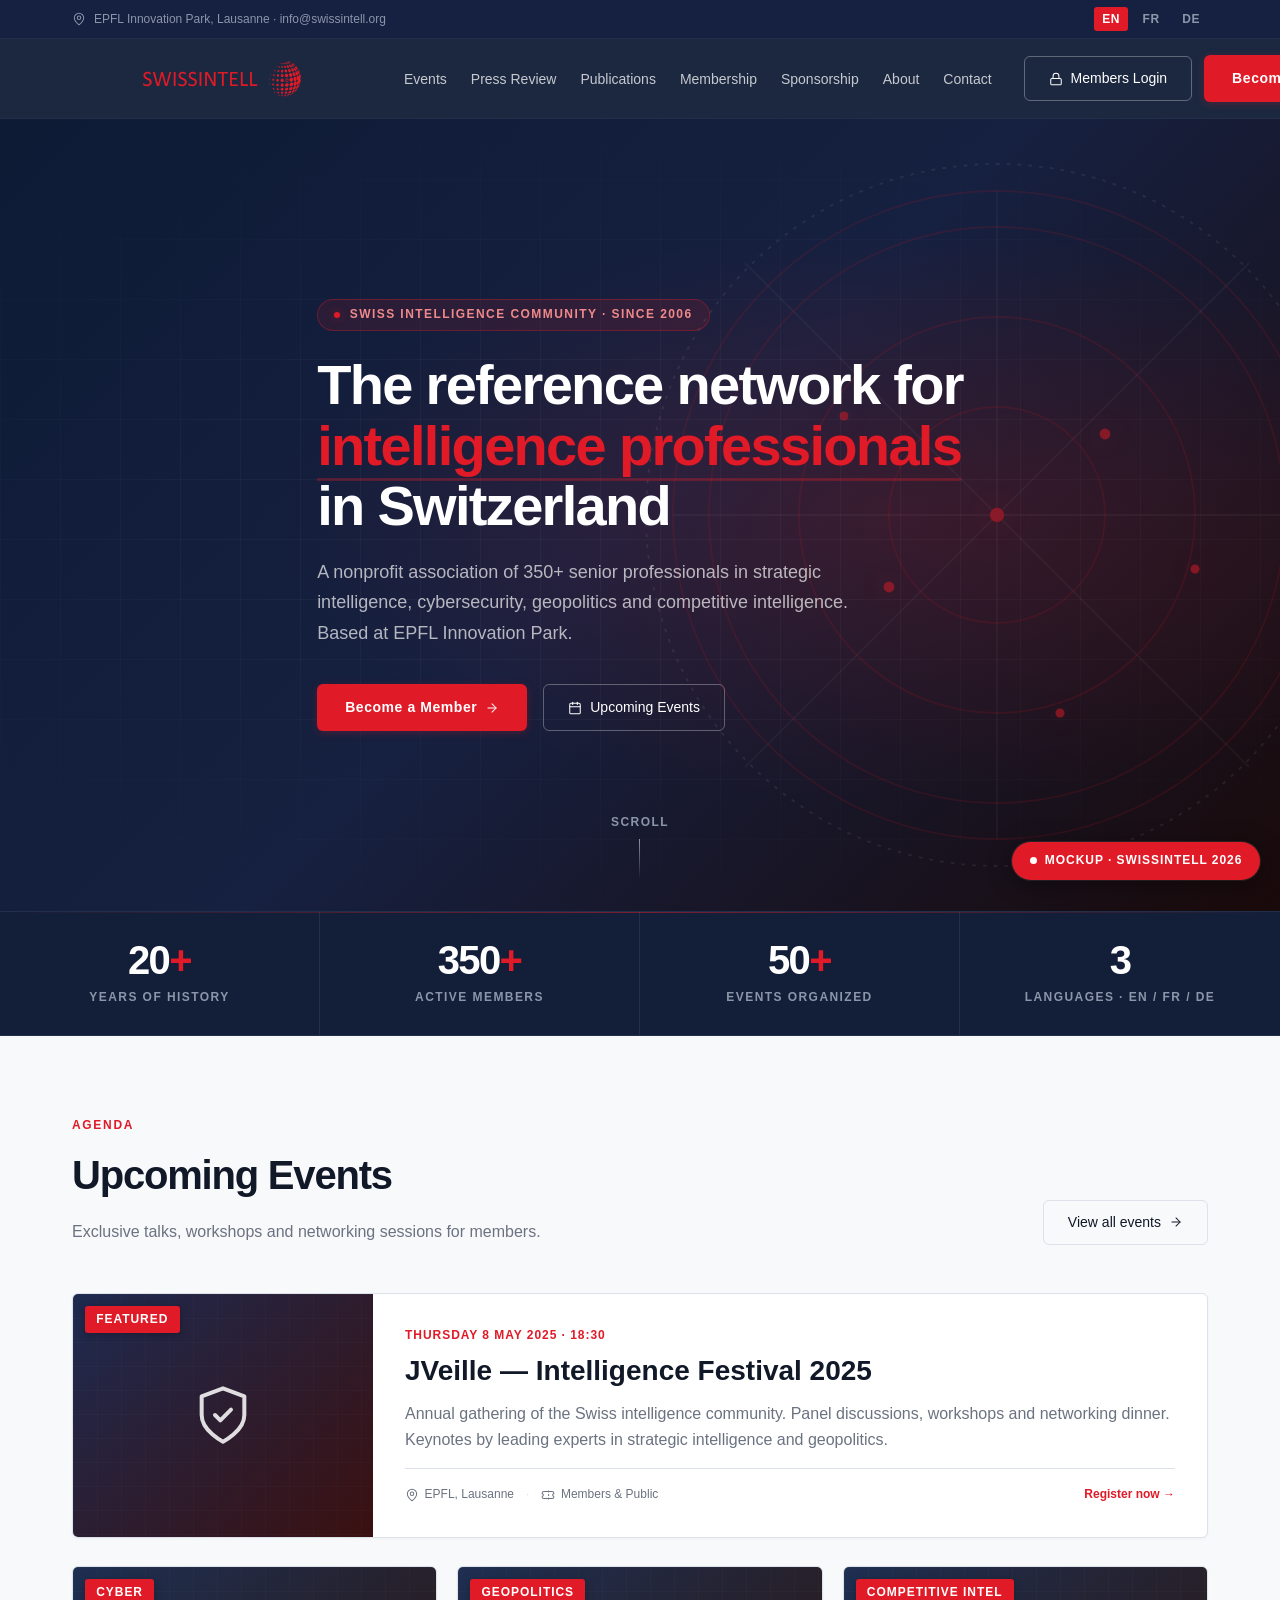
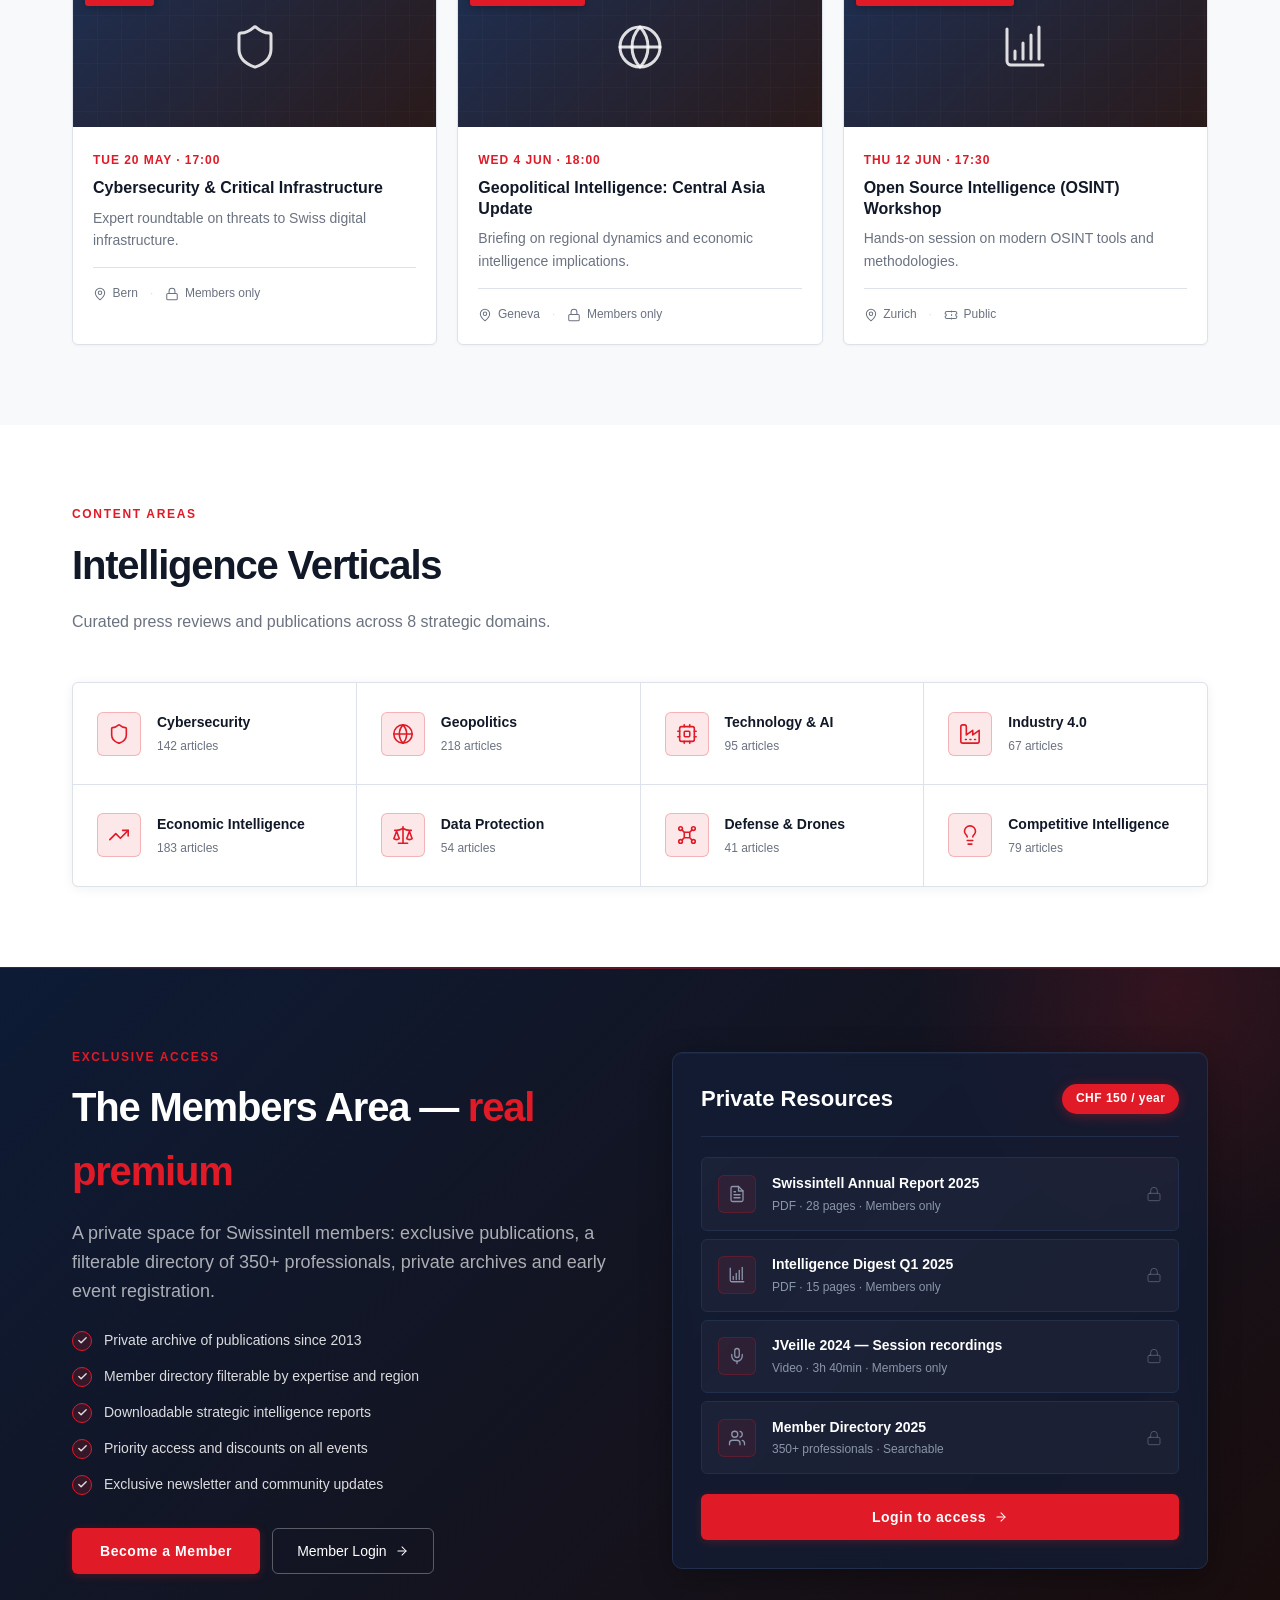
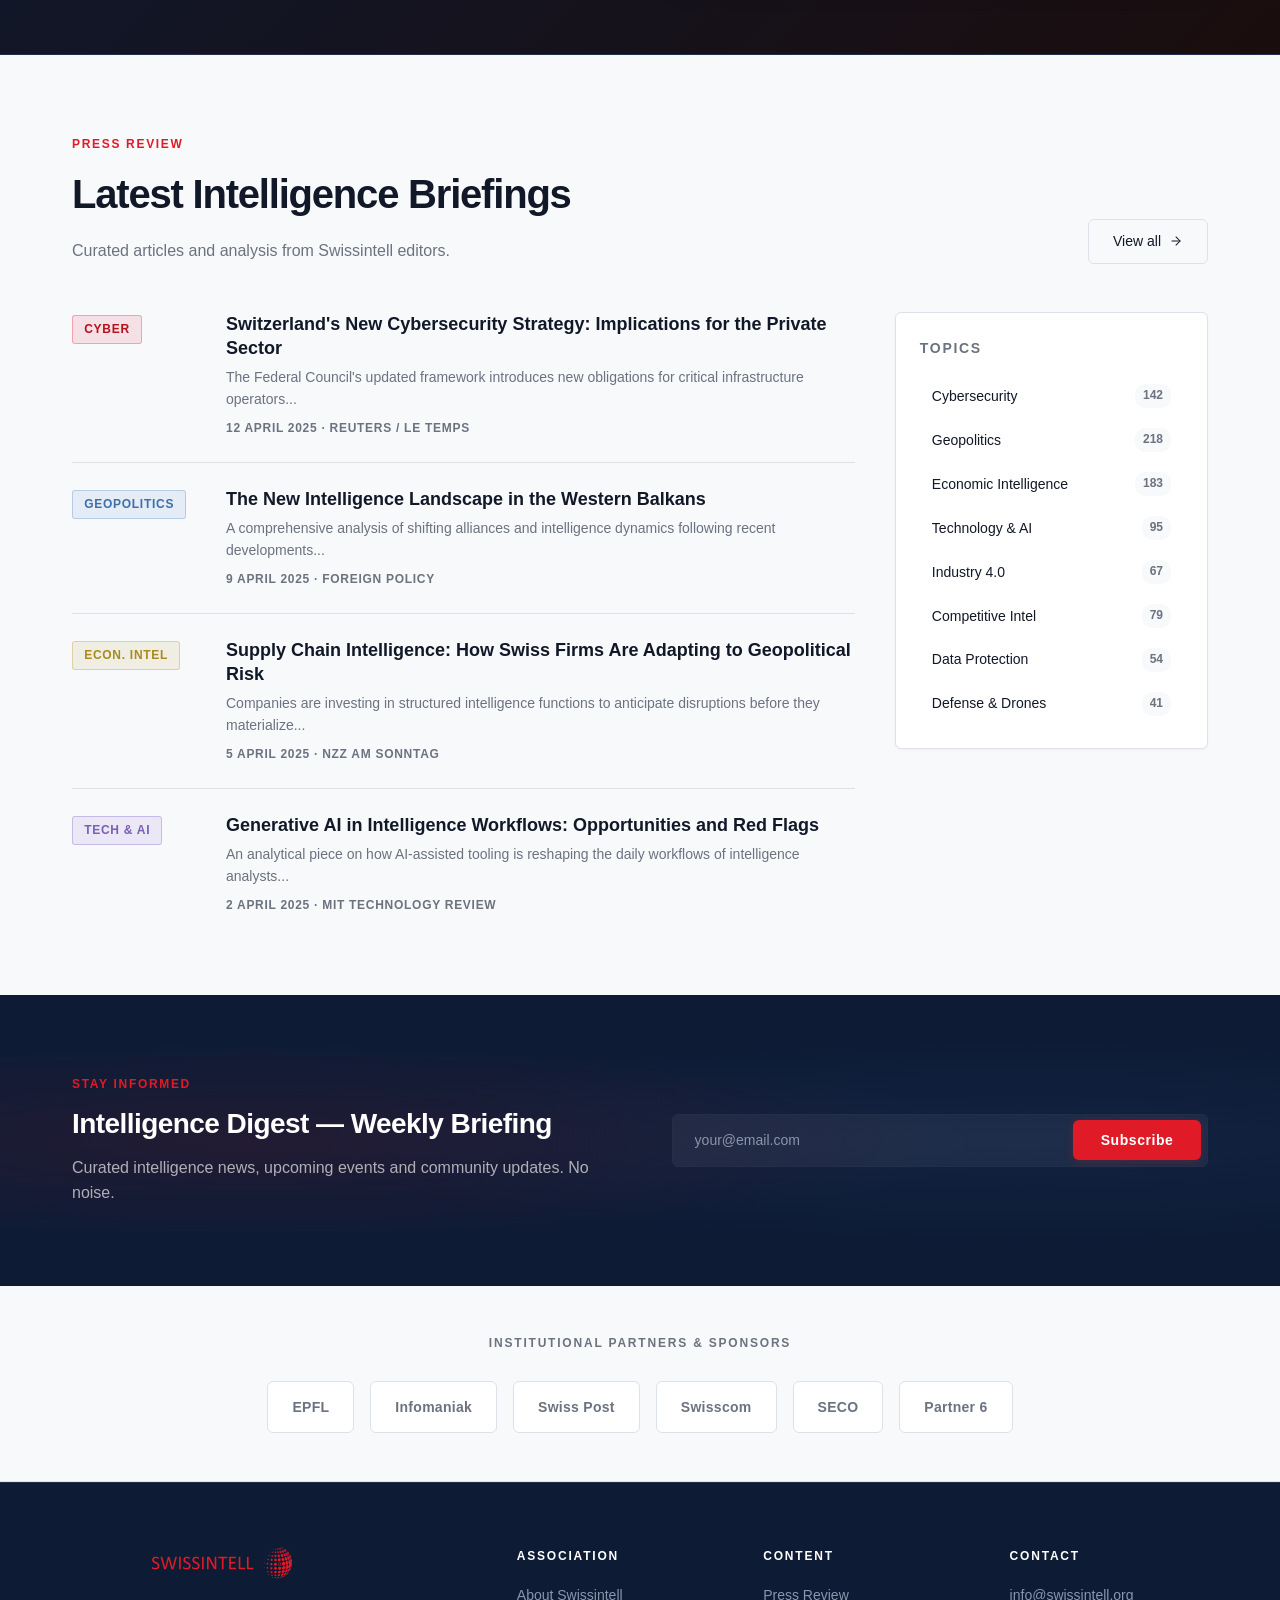
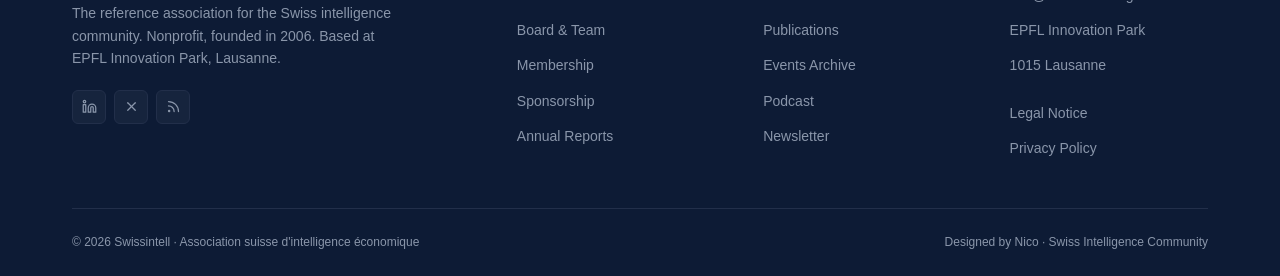
==== mockup/index.html @ a00f444b "primer" ====
<!DOCTYPE html>
<html lang="en">
<head>
  <meta charset="UTF-8" />
  <meta name="viewport" content="width=device-width, initial-scale=1.0" />
  <title>Swissintell — Mockup Redesign 2026</title>

  <!-- Calibri loaded from public CDN (fontsforweb.com mirror) with system fallbacks -->
  <link rel="preconnect" href="https://fonts.cdnfonts.com">
  <link href="https://fonts.cdnfonts.com/css/calibri" rel="stylesheet">

  <style>
    /* ── Reset & base ── */
    *, *::before, *::after { box-sizing: border-box; margin: 0; padding: 0; }
    :root {
      /* Brand */
      --red:    #E01A27;
      --red2:   #B8101C;
      --red-glow: rgba(224,26,39,.45);
      --red-soft: rgba(224,26,39,.10);
      --red-border: rgba(224,26,39,.25);
      /* Navy (dark sections) */
      --navy:   #0d1b35;
      --navy2:  #162040;
      --navy3:  #1a2744;
      --border: #222f4a;
      --card:   #131f38;
      /* Light (content sections) */
      --light-bg: #f8f9fb;
      --light-card: #ffffff;
      --light-border: #dde1e9;
      --light-muted: #6b7280;
      --light-text: #111827;
      /* Shared */
      --white:  #ffffff;
      --muted:  #8a96aa;
      --fs-xs:  0.75rem;
      --fs-sm:  0.875rem;
      --fs-base: 1rem;
      --fs-lg:  1.125rem;
      --fs-xl:  1.375rem;
      --fs-2xl: 1.75rem;
      --fs-3xl: 2.5rem;
      --fs-4xl: 3.5rem;
      --radius: 6px;
      --max:    1200px;

      /* Tag colors (systematic) */
      --tag-cyber-bg: rgba(224,26,39,.1);
      --tag-cyber-border: rgba(224,26,39,.3);
      --tag-cyber-text: #ff6b76;
      --tag-geo-bg: rgba(70,130,200,.1);
      --tag-geo-border: rgba(70,130,200,.3);
      --tag-geo-text: #7ab3e8;
      --tag-econ-bg: rgba(180,140,20,.1);
      --tag-econ-border: rgba(180,140,20,.3);
      --tag-econ-text: #d4b85a;
      --tag-tech-bg: rgba(120,80,200,.1);
      --tag-tech-border: rgba(120,80,200,.3);
      --tag-tech-text: #a78cd8;
    }
    html { scroll-behavior: smooth; }
    body {
      font-family: 'Calibri', 'Segoe UI', 'Helvetica Neue', Arial, sans-serif;
      background: var(--light-bg);
      color: var(--light-text);
      line-height: 1.6;
      -webkit-font-smoothing: antialiased;
      -moz-osx-font-smoothing: grayscale;
    }
    a { color: inherit; text-decoration: none; }
    img { display: block; max-width: 100%; }
    svg { display: block; }

    /* ── Utility ── */
    .container { max-width: var(--max); margin: 0 auto; padding: 0 2rem; }
    .label {
      font-size: var(--fs-xs);
      letter-spacing: .14em;
      text-transform: uppercase;
      color: var(--red);
      font-weight: 700;
    }

    /* Generic icon sizing */
    .icon { width: 18px; height: 18px; stroke-width: 1.75; flex-shrink: 0; }
    .icon-sm { width: 14px; height: 14px; stroke-width: 1.75; flex-shrink: 0; }
    .icon-lg { width: 22px; height: 22px; stroke-width: 1.75; flex-shrink: 0; }

    .btn-primary {
      display: inline-flex;
      align-items: center;
      gap: .5rem;
      background: var(--red);
      color: var(--white);
      padding: .75rem 1.75rem;
      border-radius: var(--radius);
      font-size: var(--fs-sm);
      font-weight: 600;
      letter-spacing: .04em;
      border: none;
      cursor: pointer;
      transition: background .2s, transform .15s, box-shadow .2s;
      box-shadow: 0 2px 8px rgba(224,26,39,.25);
    }
    .btn-primary:hover {
      background: var(--red2);
      transform: translateY(-1px);
      box-shadow: 0 6px 18px rgba(224,26,39,.4);
    }
    .btn-ghost {
      display: inline-flex;
      align-items: center;
      gap: .5rem;
      border: 1px solid rgba(255,255,255,.3);
      color: var(--white);
      padding: .65rem 1.5rem;
      border-radius: var(--radius);
      font-size: var(--fs-sm);
      font-weight: 500;
      cursor: pointer;
      transition: border-color .2s, background .2s;
    }
    .btn-ghost:hover { border-color: var(--white); background: rgba(255,255,255,.08); }
    .btn-ghost-light {
      display: inline-flex;
      align-items: center;
      gap: .5rem;
      border: 1px solid var(--light-border);
      color: var(--light-text);
      padding: .65rem 1.5rem;
      border-radius: var(--radius);
      font-size: var(--fs-sm);
      font-weight: 500;
      cursor: pointer;
      transition: border-color .2s, background .2s, color .2s;
    }
    .btn-ghost-light:hover { border-color: var(--red); color: var(--red); background: var(--red-soft); }

    /* ── TOPBAR ── */
    .topbar {
      background: var(--navy2);
      border-bottom: 1px solid var(--border);
      padding: .45rem 0;
      font-size: var(--fs-xs);
      color: var(--muted);
    }
    .topbar .container {
      display: flex;
      justify-content: space-between;
      align-items: center;
    }
    .topbar-left { display: inline-flex; align-items: center; gap: .5rem; }
    .topbar a { color: var(--muted); transition: color .15s; }
    .topbar a:hover { color: var(--white); }
    .lang-switcher { display: flex; gap: .4rem; align-items: center; }
    .lang-switcher a {
      padding: .15rem .5rem;
      border-radius: 3px;
      font-weight: 600;
      letter-spacing: .05em;
      transition: background .15s, color .15s;
    }
    .lang-switcher a.active {
      color: var(--white);
      background: var(--red);
    }
    .lang-switcher a:not(.active):hover { background: rgba(255,255,255,.08); color: var(--white); }

    /* ── NAVBAR ── */
    nav {
      position: sticky;
      top: 0;
      z-index: 100;
      background: rgba(13,27,53,.94);
      backdrop-filter: blur(14px);
      -webkit-backdrop-filter: blur(14px);
      border-bottom: 1px solid var(--border);
      color: var(--white);
    }
    .nav-inner {
      display: flex;
      align-items: center;
      gap: 2rem;
      padding: 1rem 2rem;
      max-width: var(--max);
      margin: 0 auto;
    }
    .logo {
      display: inline-flex;
      align-items: center;
      flex-shrink: 0;
      color: var(--red);
      transition: opacity .2s;
    }
    .logo:hover { opacity: .85; }
    .logo-svg {
      height: 36px;
      width: auto;
      display: block;
    }
    .logo-footer .logo-svg { height: 32px; }
    .nav-links {
      display: flex;
      gap: 1.5rem;
      list-style: none;
      flex: 1;
      justify-content: center;
    }
    .nav-links a {
      font-size: var(--fs-sm);
      color: rgba(255,255,255,.75);
      transition: color .15s;
      position: relative;
      white-space: nowrap;
    }
    .nav-links a:hover { color: var(--white); }
    .nav-links a::after {
      content: '';
      position: absolute;
      bottom: -6px;
      left: 0;
      width: 0;
      height: 2px;
      background: var(--red);
      transition: width .2s ease;
    }
    .nav-links a:hover::after { width: 100%; }
    .nav-cta { display: flex; gap: .75rem; align-items: center; flex-shrink: 0; }

    /* ── HERO ── */
    .hero {
      position: relative;
      min-height: 88vh;
      display: flex;
      align-items: center;
      overflow: hidden;
      color: var(--white);
    }
    .hero-bg {
      position: absolute;
      inset: 0;
      background:
        radial-gradient(ellipse 80% 60% at 70% 50%, rgba(180,30,30,.22) 0%, transparent 60%),
        linear-gradient(135deg, #0d1b35 0%, #162040 50%, #1a0a0a 100%);
    }
    .hero-grid {
      position: absolute;
      inset: 0;
      background-image:
        linear-gradient(rgba(255,255,255,.03) 1px, transparent 1px),
        linear-gradient(90deg, rgba(255,255,255,.03) 1px, transparent 1px);
      background-size: 60px 60px;
      mask-image: radial-gradient(ellipse 100% 70% at 50% 50%, black 30%, transparent 80%);
      -webkit-mask-image: radial-gradient(ellipse 100% 70% at 50% 50%, black 30%, transparent 80%);
    }
    /* Decorative radar rings (right side) - complements the logo's constellation */
    .hero-radar {
      position: absolute;
      top: 50%;
      right: -6%;
      transform: translateY(-50%);
      width: 720px;
      height: 720px;
      pointer-events: none;
      opacity: .5;
      z-index: 1;
    }
    .hero-radar svg { width: 100%; height: 100%; }
    .hero-radar .ring {
      fill: none;
      stroke: var(--red);
      stroke-width: 1;
      opacity: .25;
    }
    .hero-radar .ring-dashed {
      fill: none;
      stroke: rgba(255,255,255,.15);
      stroke-width: 1;
      stroke-dasharray: 2 4;
    }
    .hero-radar .radar-dot {
      fill: var(--red);
      filter: drop-shadow(0 0 8px var(--red-glow));
    }
    .hero-radar .cross-line {
      stroke: rgba(255,255,255,.08);
      stroke-width: 1;
    }
    @keyframes radar-pulse {
      0%, 100% { opacity: .25; }
      50% { opacity: .6; }
    }
    @keyframes pulse-node {
      0%, 100% { opacity: .7; transform: scale(1); }
      50% { opacity: 1; transform: scale(1.15); }
    }
    .hero-radar .ring:nth-child(1) { animation: radar-pulse 4s ease-in-out infinite; }
    .hero-radar .ring:nth-child(2) { animation: radar-pulse 4s ease-in-out infinite .8s; }
    .hero-radar .ring:nth-child(3) { animation: radar-pulse 4s ease-in-out infinite 1.6s; }
    .hero-radar .ring:nth-child(4) { animation: radar-pulse 4s ease-in-out infinite 2.4s; }

    .hero-content {
      position: relative;
      z-index: 2;
      max-width: 680px;
      margin-right: auto;
    }
    .hero-eyebrow {
      display: inline-flex;
      align-items: center;
      gap: .6rem;
      background: rgba(224,26,39,.12);
      border: 1px solid rgba(224,26,39,.35);
      border-radius: 100px;
      padding: .35rem 1rem;
      font-size: var(--fs-xs);
      letter-spacing: .12em;
      text-transform: uppercase;
      color: #ef8a8a;
      font-weight: 600;
      margin-bottom: 1.5rem;
    }
    .hero-eyebrow::before {
      content: '';
      width: 6px; height: 6px;
      background: var(--red);
      border-radius: 50%;
      box-shadow: 0 0 10px var(--red-glow);
    }
    .hero h1 {
      font-size: clamp(2.25rem, 5vw, var(--fs-4xl));
      font-weight: 800;
      line-height: 1.08;
      letter-spacing: -.03em;
      margin-bottom: 1.25rem;
    }
    .hero h1 em {
      font-style: normal;
      color: var(--red);
      position: relative;
    }
    .hero h1 em::after {
      content: '';
      position: absolute;
      left: 0;
      right: 0;
      bottom: -.08em;
      height: 3px;
      background: var(--red);
      opacity: .3;
    }
    .hero p {
      font-size: var(--fs-lg);
      color: rgba(255,255,255,.68);
      max-width: 560px;
      margin-bottom: 2.25rem;
      line-height: 1.7;
    }
    .hero-actions { display: flex; gap: 1rem; flex-wrap: wrap; }
    .hero-scroll {
      position: absolute;
      bottom: 2rem;
      left: 50%;
      transform: translateX(-50%);
      display: flex;
      flex-direction: column;
      align-items: center;
      gap: .4rem;
      font-size: var(--fs-xs);
      color: var(--muted);
      letter-spacing: .12em;
      text-transform: uppercase;
      z-index: 2;
      font-weight: 600;
    }
    .hero-scroll::after {
      content: '';
      width: 1px;
      height: 40px;
      background: linear-gradient(to bottom, var(--muted), transparent);
    }

    /* ── STATS BAR ── */
    .stats-bar {
      background: var(--card);
      border-top: 1px solid var(--border);
      border-bottom: 1px solid var(--border);
      color: var(--white);
      position: relative;
    }
    .stats-bar::before {
      content: '';
      position: absolute;
      top: 0; left: 0; right: 0;
      height: 1px;
      background: linear-gradient(90deg, transparent, var(--red), transparent);
      opacity: .5;
    }
    .stats-grid {
      display: grid;
      grid-template-columns: repeat(4, 1fr);
    }
    .stat-item {
      padding: 1.75rem 2rem;
      text-align: center;
      border-right: 1px solid var(--border);
      transition: background .2s;
    }
    .stat-item:hover { background: rgba(224,26,39,.04); }
    .stat-item:last-child { border-right: none; }
    .stat-number {
      font-size: var(--fs-3xl);
      font-weight: 800;
      letter-spacing: -.04em;
      color: var(--white);
      line-height: 1;
    }
    .stat-number span { color: var(--red); }
    .stat-label {
      font-size: var(--fs-xs);
      letter-spacing: .12em;
      text-transform: uppercase;
      color: var(--muted);
      margin-top: .5rem;
      font-weight: 600;
    }

    /* ── SECTIONS shared ── */
    section { padding: 5rem 0; }
    .section-header { margin-bottom: 3rem; }
    .section-header h2 {
      font-size: var(--fs-3xl);
      font-weight: 800;
      letter-spacing: -.03em;
      margin-top: .5rem;
    }
    /* light context overrides */
    .events-section .section-header h2,
    .verticals-section .section-header h2,
    .press-section .section-header h2 { color: var(--light-text); }
    .events-section .section-header p,
    .verticals-section .section-header p,
    .press-section .section-header p { color: var(--light-muted); }
    .section-header p {
      color: var(--muted);
      margin-top: .75rem;
      font-size: var(--fs-base);
    }
    .section-row {
      display: flex;
      justify-content: space-between;
      align-items: flex-end;
    }

    /* ── EVENTS ── */
    .events-section { background: var(--light-bg); color: var(--light-text); }
    .events-grid {
      display: grid;
      grid-template-columns: repeat(3, 1fr);
      gap: 1.25rem;
    }
    .event-card {
      background: var(--light-card);
      border: 1px solid var(--light-border);
      border-radius: var(--radius);
      overflow: hidden;
      transition: border-color .25s, transform .25s, box-shadow .25s;
      box-shadow: 0 1px 3px rgba(0,0,0,.04);
    }
    .event-card:hover {
      border-color: rgba(224,26,39,.35);
      transform: translateY(-3px);
      box-shadow: 0 12px 28px rgba(13,27,53,.12);
    }
    .event-card-img {
      height: 160px;
      background: linear-gradient(135deg, #1e2f52, #2a1a1a);
      display: flex;
      align-items: center;
      justify-content: center;
      position: relative;
      overflow: hidden;
      color: rgba(255,255,255,.85);
    }
    .event-card-img::before {
      content: '';
      position: absolute;
      inset: 0;
      background-image:
        linear-gradient(rgba(255,255,255,.04) 1px, transparent 1px),
        linear-gradient(90deg, rgba(255,255,255,.04) 1px, transparent 1px);
      background-size: 24px 24px;
      opacity: .5;
    }
    .event-card-img svg { width: 48px; height: 48px; stroke-width: 1.5; position: relative; z-index: 1; }
    .event-card-img .event-tag {
      position: absolute;
      top: .75rem;
      left: .75rem;
      background: var(--red);
      color: var(--white);
      font-size: var(--fs-xs);
      padding: .25rem .7rem;
      border-radius: 3px;
      text-transform: uppercase;
      letter-spacing: .08em;
      font-weight: 700;
      z-index: 2;
      box-shadow: 0 2px 8px rgba(0,0,0,.25);
    }
    .event-card-body { padding: 1.5rem 1.25rem 1.25rem; }
    .event-date {
      font-size: var(--fs-xs);
      color: var(--red);
      font-weight: 700;
      letter-spacing: .08em;
      text-transform: uppercase;
      margin-bottom: .5rem;
    }
    .event-card-body h3 {
      font-size: var(--fs-base);
      font-weight: 700;
      margin-bottom: .5rem;
      line-height: 1.3;
      color: var(--light-text);
    }
    .event-card-body p { font-size: var(--fs-sm); color: var(--light-muted); }
    .event-meta {
      display: flex;
      align-items: center;
      gap: .75rem;
      margin-top: 1rem;
      padding-top: 1rem;
      border-top: 1px solid var(--light-border);
      font-size: var(--fs-xs);
      color: var(--light-muted);
      flex-wrap: wrap;
    }
    .event-meta span { display: inline-flex; align-items: center; gap: .35rem; }
    .event-meta a { color: var(--red); font-weight: 600; margin-left: auto; }
    .event-meta a:hover { text-decoration: underline; }
    .event-meta .icon-sm { stroke: currentColor; }
    .event-meta-sep { color: var(--light-border); }

    /* ── FEATURED EVENT (wide) ── */
    .event-card.featured {
      grid-column: span 3;
      display: grid;
      grid-template-columns: 300px 1fr;
      margin-bottom: .5rem;
    }
    .event-card.featured .event-card-img { height: 100%; min-height: 200px; }
    .event-card.featured .event-card-img svg { width: 64px; height: 64px; }
    .event-card.featured .event-card-body {
      padding: 2rem;
      display: flex;
      flex-direction: column;
      justify-content: center;
    }
    .event-card.featured h3 { font-size: var(--fs-2xl); }
    .event-card.featured p { font-size: var(--fs-base); margin-top: .25rem; }

    /* ── VERTICALS ── */
    .verticals-section { background: var(--white); color: var(--light-text); }
    .verticals-grid {
      display: grid;
      grid-template-columns: repeat(4, 1fr);
      gap: 1px;
      background: var(--light-border);
      border: 1px solid var(--light-border);
      border-radius: var(--radius);
      overflow: hidden;
      box-shadow: 0 2px 12px rgba(13,27,53,.06);
    }
    .vertical-item {
      background: var(--light-card);
      padding: 1.75rem 1.5rem;
      display: flex;
      align-items: center;
      gap: 1rem;
      transition: background .2s;
      cursor: pointer;
      position: relative;
    }
    .vertical-item::after {
      content: '';
      position: absolute;
      left: 0;
      top: 0;
      bottom: 0;
      width: 3px;
      background: var(--red);
      transform: scaleY(0);
      transition: transform .2s ease;
      transform-origin: top;
    }
    .vertical-item:hover { background: #fef5f5; }
    .vertical-item:hover::after { transform: scaleY(1); }
    .vertical-icon {
      width: 44px; height: 44px;
      background: var(--red-soft);
      border: 1px solid var(--red-border);
      border-radius: var(--radius);
      display: flex;
      align-items: center;
      justify-content: center;
      color: var(--red);
      flex-shrink: 0;
      transition: background .2s, transform .2s;
    }
    .vertical-icon svg { width: 22px; height: 22px; stroke-width: 1.75; }
    .vertical-item:hover .vertical-icon {
      background: var(--red);
      color: var(--white);
      transform: scale(1.05);
    }
    .vertical-name {
      font-size: var(--fs-sm);
      font-weight: 700;
      color: var(--light-text);
    }
    .vertical-count {
      font-size: var(--fs-xs);
      color: var(--light-muted);
      margin-top: .2rem;
      font-weight: 500;
    }

    /* ── MEMBERS AREA CTA ── */
    .members-section {
      background: linear-gradient(135deg, #0d1b35 0%, #1a0d0d 100%);
      border-top: 1px solid var(--border);
      border-bottom: 1px solid var(--border);
      color: var(--white);
      position: relative;
      overflow: hidden;
    }
    .members-section::before {
      content: '';
      position: absolute;
      top: 0; left: 0; right: 0;
      height: 1px;
      background: linear-gradient(90deg, transparent, var(--red), transparent);
      opacity: .4;
    }
    .members-section::after {
      content: '';
      position: absolute;
      top: -40%;
      right: -15%;
      width: 600px;
      height: 600px;
      background: radial-gradient(circle, rgba(224,26,39,.15) 0%, transparent 60%);
      pointer-events: none;
    }
    .members-inner {
      display: grid;
      grid-template-columns: 1fr 1fr;
      gap: 4rem;
      align-items: center;
      position: relative;
      z-index: 1;
    }
    .members-text h2 {
      font-size: var(--fs-3xl);
      font-weight: 800;
      letter-spacing: -.03em;
      margin-top: .5rem;
      margin-bottom: 1rem;
    }
    .members-text h2 em {
      font-style: normal;
      color: var(--red);
    }
    .members-text p { color: rgba(255,255,255,.65); margin-bottom: 1.5rem; font-size: var(--fs-lg); }
    .members-perks { list-style: none; display: flex; flex-direction: column; gap: .85rem; margin-bottom: 2rem; }
    .members-perks li {
      display: flex;
      align-items: flex-start;
      gap: .75rem;
      font-size: var(--fs-sm);
      color: rgba(255,255,255,.85);
    }
    .perk-dot {
      width: 20px; height: 20px;
      background: rgba(224,26,39,.18);
      border: 1px solid var(--red);
      border-radius: 50%;
      display: flex;
      align-items: center;
      justify-content: center;
      flex-shrink: 0;
      margin-top: .1rem;
    }
    .perk-dot svg { width: 11px; height: 11px; stroke: var(--red); stroke-width: 3; }

    /* Members resource card */
    .members-card {
      background: rgba(19,31,56,.7);
      border: 1px solid var(--border);
      border-radius: 10px;
      padding: 1.75rem;
      backdrop-filter: blur(8px);
      -webkit-backdrop-filter: blur(8px);
      box-shadow:
        0 8px 32px rgba(0,0,0,.3),
        inset 0 1px 0 rgba(255,255,255,.04);
    }
    .members-card-head {
      display: flex;
      justify-content: space-between;
      align-items: center;
      margin-bottom: 1.25rem;
      padding-bottom: 1.25rem;
      border-bottom: 1px solid var(--border);
    }
    .members-card-head h3 {
      font-size: var(--fs-xl);
      font-weight: 700;
      color: var(--white);
    }
    .price-badge {
      background: var(--red);
      color: var(--white);
      padding: .35rem .85rem;
      border-radius: 100px;
      font-size: var(--fs-xs);
      font-weight: 700;
      letter-spacing: .04em;
      box-shadow: 0 2px 12px rgba(224,26,39,.35);
    }
    .resource-list { display: flex; flex-direction: column; gap: .5rem; margin-bottom: 1.25rem; }
    .resource-item {
      display: flex;
      align-items: center;
      gap: 1rem;
      padding: .85rem 1rem;
      background: rgba(255,255,255,.03);
      border: 1px solid var(--border);
      border-radius: var(--radius);
      font-size: var(--fs-sm);
      transition: background .2s;
    }
    .resource-item:hover { background: rgba(255,255,255,.05); }
    .resource-icon {
      width: 38px; height: 38px;
      background: rgba(224,26,39,.1);
      border: 1px solid var(--red-border);
      border-radius: var(--radius);
      display: flex;
      align-items: center;
      justify-content: center;
      color: var(--red);
      flex-shrink: 0;
    }
    .resource-icon svg { width: 18px; height: 18px; stroke-width: 1.75; }
    .resource-item > div:not(.lock-overlay) {
      flex: 1;
      display: flex;
      flex-direction: column;
      gap: .15rem;
      min-width: 0;
    }
    .resource-item strong { color: var(--white); font-weight: 600; font-size: var(--fs-sm); }
    .resource-item span { font-size: var(--fs-xs); color: var(--muted); }
    .lock-overlay {
      color: var(--muted);
      font-size: 1rem;
      opacity: .7;
    }
    .lock-overlay svg { width: 16px; height: 16px; }

    /* ── PRESS REVIEW ── */
    .press-section { background: var(--light-bg); color: var(--light-text); }
    .press-grid {
      display: grid;
      grid-template-columns: 2.5fr 1fr;
      gap: 2.5rem;
    }
    .press-main { display: flex; flex-direction: column; gap: 0; }
    .press-item {
      display: grid;
      grid-template-columns: 130px 1fr;
      gap: 1.5rem;
      padding: 1.5rem 0;
      border-bottom: 1px solid var(--light-border);
      transition: background .2s;
    }
    .press-item:first-child { padding-top: 0; }
    .press-item:last-child { border-bottom: none; padding-bottom: 0; }
    .press-tag-col { padding-top: .2rem; }
    .press-tag {
      display: inline-block;
      font-size: var(--fs-xs);
      padding: .25rem .7rem;
      background: var(--tag-cyber-bg);
      border: 1px solid var(--tag-cyber-border);
      color: var(--red2);
      border-radius: 3px;
      letter-spacing: .06em;
      text-transform: uppercase;
      font-weight: 700;
    }
    .press-tag.tag-geo {
      background: var(--tag-geo-bg);
      border-color: var(--tag-geo-border);
      color: #3d6fa8;
    }
    .press-tag.tag-econ {
      background: var(--tag-econ-bg);
      border-color: var(--tag-econ-border);
      color: #a88a1e;
    }
    .press-tag.tag-tech {
      background: var(--tag-tech-bg);
      border-color: var(--tag-tech-border);
      color: #7a5fb3;
    }
    .press-body h4 {
      font-size: var(--fs-lg);
      font-weight: 700;
      margin-bottom: .35rem;
      line-height: 1.35;
      color: var(--light-text);
      transition: color .15s;
    }
    .press-item:hover .press-body h4 { color: var(--red); cursor: pointer; }
    .press-body p { font-size: var(--fs-sm); color: var(--light-muted); margin-bottom: .5rem; }
    .press-date {
      font-size: var(--fs-xs);
      color: var(--light-muted);
      letter-spacing: .06em;
      text-transform: uppercase;
      font-weight: 600;
    }

    .press-sidebar {
      background: var(--light-card);
      border: 1px solid var(--light-border);
      border-radius: var(--radius);
      padding: 1.5rem;
      align-self: flex-start;
      box-shadow: 0 1px 3px rgba(13,27,53,.04);
    }
    .press-sidebar h3 {
      font-size: var(--fs-sm);
      letter-spacing: .12em;
      text-transform: uppercase;
      color: var(--light-muted);
      margin-bottom: 1rem;
      font-weight: 700;
    }
    .sidebar-topics { display: flex; flex-direction: column; gap: .15rem; }
    .topic-link {
      display: flex;
      justify-content: space-between;
      align-items: center;
      padding: .55rem .75rem;
      font-size: var(--fs-sm);
      color: var(--light-text);
      border-radius: var(--radius);
      font-weight: 500;
      transition: background .15s, color .15s;
    }
    .topic-link:hover { background: var(--red-soft); color: var(--red); }
    .topic-count {
      font-size: var(--fs-xs);
      color: var(--light-muted);
      background: var(--light-bg);
      padding: .15rem .5rem;
      border-radius: 10px;
      font-weight: 600;
    }
    .topic-link:hover .topic-count { background: var(--white); color: var(--red); }

    /* ── NEWSLETTER ── */
    .newsletter-section {
      background: var(--navy);
      color: var(--white);
      position: relative;
      overflow: hidden;
    }
    .newsletter-section::before {
      content: '';
      position: absolute;
      inset: 0;
      background:
        radial-gradient(ellipse at 20% 50%, rgba(224,26,39,.1) 0%, transparent 50%),
        radial-gradient(ellipse at 80% 50%, rgba(70,130,200,.08) 0%, transparent 50%);
      pointer-events: none;
    }
    .newsletter-inner {
      display: grid;
      grid-template-columns: 1fr 1fr;
      gap: 4rem;
      align-items: center;
      position: relative;
      z-index: 1;
    }
    .newsletter-text h3 {
      font-size: var(--fs-2xl);
      font-weight: 800;
      margin-top: .5rem;
      margin-bottom: .5rem;
      letter-spacing: -.02em;
    }
    .newsletter-text p { color: rgba(255,255,255,.65); font-size: var(--fs-base); }
    .newsletter-form {
      display: flex;
      gap: .5rem;
      background: rgba(255,255,255,.05);
      border: 1px solid var(--border);
      border-radius: var(--radius);
      padding: .35rem;
      transition: border-color .2s;
    }
    .newsletter-form:focus-within { border-color: var(--red); }
    .newsletter-form input {
      flex: 1;
      background: transparent;
      border: none;
      color: var(--white);
      padding: .75rem 1rem;
      font-family: inherit;
      font-size: var(--fs-sm);
      outline: none;
    }
    .newsletter-form input::placeholder { color: var(--muted); }

    /* ── PARTNERS ── */
    .partners-section {
      background: var(--light-bg);
      padding: 3rem 0;
      border-bottom: 1px solid var(--light-border);
    }
    .partners-section h4 {
      text-align: center;
      font-size: var(--fs-xs);
      color: var(--light-muted);
      letter-spacing: .15em;
      text-transform: uppercase;
      margin-bottom: 1.75rem;
      font-weight: 700;
    }
    .partners-row {
      display: flex;
      flex-wrap: wrap;
      gap: 1rem;
      justify-content: center;
      align-items: center;
    }
    .partner-logo {
      padding: .85rem 1.5rem;
      background: var(--white);
      border: 1px solid var(--light-border);
      border-radius: var(--radius);
      font-size: var(--fs-sm);
      font-weight: 700;
      color: var(--light-muted);
      letter-spacing: .02em;
      transition: color .2s, border-color .2s, transform .2s;
    }
    .partner-logo:hover {
      color: var(--red);
      border-color: var(--red-border);
      transform: translateY(-2px);
    }

    /* ── FOOTER ── */
    footer {
      background: var(--navy);
      color: var(--white);
      padding: 4rem 0 1.5rem;
      border-top: 1px solid var(--border);
    }
    .footer-grid {
      display: grid;
      grid-template-columns: 2fr 1fr 1fr 1fr;
      gap: 3rem;
      margin-bottom: 3rem;
    }
    .footer-brand p {
      color: var(--muted);
      font-size: var(--fs-sm);
      max-width: 320px;
      margin-top: 1rem;
    }
    .footer-col h5 {
      font-size: var(--fs-xs);
      letter-spacing: .15em;
      text-transform: uppercase;
      color: var(--white);
      margin-bottom: 1rem;
      font-weight: 700;
    }
    .footer-links { list-style: none; display: flex; flex-direction: column; gap: .6rem; }
    .footer-links a {
      font-size: var(--fs-sm);
      color: var(--muted);
      transition: color .15s;
    }
    .footer-links a:hover { color: var(--white); }
    .footer-bottom {
      padding-top: 1.5rem;
      border-top: 1px solid var(--border);
      display: flex;
      justify-content: space-between;
      align-items: center;
      font-size: var(--fs-xs);
      color: var(--muted);
    }
    .social-links { display: flex; gap: .5rem; }
    .social-link {
      width: 34px; height: 34px;
      background: rgba(255,255,255,.04);
      border: 1px solid var(--border);
      border-radius: var(--radius);
      display: flex;
      align-items: center;
      justify-content: center;
      color: var(--muted);
      transition: all .2s;
    }
    .social-link:hover {
      background: var(--red);
      border-color: var(--red);
      color: var(--white);
      transform: translateY(-2px);
    }
    .social-link svg { width: 15px; height: 15px; stroke-width: 2; }

    /* ── MOCKUP NOTE ── */
    .mockup-banner {
      position: fixed;
      bottom: 1.25rem;
      right: 1.25rem;
      background: var(--red);
      color: var(--white);
      padding: .6rem 1.1rem;
      border-radius: 100px;
      font-size: var(--fs-xs);
      font-weight: 700;
      letter-spacing: .08em;
      text-transform: uppercase;
      box-shadow: 0 4px 24px rgba(0,0,0,.4), 0 0 0 1px rgba(255,255,255,.1);
      z-index: 9999;
      display: inline-flex;
      align-items: center;
      gap: .5rem;
    }
    .mockup-banner::before {
      content: '';
      width: 7px; height: 7px;
      background: var(--white);
      border-radius: 50%;
      animation: pulse-node 2s ease-in-out infinite;
    }

    /* ── RESPONSIVE ── */
    @media (max-width: 960px) {
      .nav-links { display: none; }
      .events-grid { grid-template-columns: 1fr; }
      .event-card.featured { grid-template-columns: 1fr; grid-column: span 1; }
      .verticals-grid { grid-template-columns: repeat(2, 1fr); }
      .members-inner, .newsletter-inner { grid-template-columns: 1fr; gap: 2.5rem; }
      .press-grid { grid-template-columns: 1fr; }
      .footer-grid { grid-template-columns: 1fr 1fr; }
      .stats-grid { grid-template-columns: repeat(2, 1fr); }
      .stat-item:nth-child(2) { border-right: none; }
      .stat-item:nth-child(1), .stat-item:nth-child(2) { border-bottom: 1px solid var(--border); }
      .hero-radar { display: none; }
    }
  </style>
</head>
<body>

  <!-- SVG icon library (inlined for single-file mockup) -->
  <svg width="0" height="0" style="position:absolute" aria-hidden="true">
    <defs>
      <symbol id="i-swissintell-logo" viewBox="0 0 632.03 144.2">
<g>
    <path fill="currentColor" d="M608.75,99.01c-2.44,1.12-5.03-.67-5.72-3.13-1.35-4.89.73-10.35,4.85-13.37,1.66-1.22,4.25-1.38,5.73.13,1.22,1.25,1.63,3.36,1.89,5.11,1-3.62,2.44-6.88,4.39-9.96-7.54-4.49-5.02-18.81-.58-19.67.81-.16,2.48.64,2.93,1.38l2.06,3.43c.18-3.6-.49-6.73,2.04-9.76,1.98,1.24,2.69,3.44,3.57,5.86l-.43-9.59c1.98,5.91,2.58,11.29,2.56,17.47l-1.4-3.33-.81,7.97,1.24,5.39c.5,2.16.35,4.11-.6,5.69-1.71,2.86-1.05,6.47-4.36,9.11l-1.16-4.53c-1.06,2.82-2.06,5.3-3.78,7.48-1,1.26-3.51,1.71-4.45.14-.86-1.46-1.17-3.51-1.39-5.13-.82,3.94-2.69,7.53-6.57,9.32Z"/>
    <path fill="currentColor" d="M595.55,82.91c-3.42,1.58-7.22-.48-8.63-3.45-2.82-5.95,1.56-12.31,5.92-12.83,2.07-.25,4.38.48,5.8,2.1,3.84,4.39,2.5,11.61-3.09,14.19Z"/>
    <path fill="currentColor" d="M594.04,101.54c-3.93,1.09-7.36-1.54-7.69-5.29-.37-4.29,2.09-8.31,6.03-10.06,1.78-.79,4.19-.78,5.8.24,1.21.77,2.65,2.52,2.9,4.41.61,4.69-2.3,9.39-7.03,10.7Z"/>
    <path fill="currentColor" d="M612.62,78.69c-1.08,1.36-2.71,2.26-4.01,2.32-1.48.07-3.2-.85-4.24-2.23-3.16-4.19-3.01-10.28.49-14.21,1.09-1.22,2.79-1.97,4.27-1.9,1.21.06,2.92,1.1,3.81,2.39,2.78,4,2.83,9.64-.32,13.63Z"/>
    <path fill="currentColor" d="M596.59,60.8c-1.99,3.51-6.13,3.95-9.07,1.67-2.23-1.73-3.49-4.07-3.52-6.82-.03-2.4,1.01-5.23,3.43-6.62,2.94-1.69,6.42-.24,8.28,2.36,1.99,2.77,2.67,6.24.88,9.41Z"/>
    <path fill="currentColor" d="M572.28,102.47c-2.75-1.14-3.9-3.81-3.81-6.2.1-2.67,1.5-5.04,3.9-6.46,2.85-1.69,6.34-1.61,8.62.56,2.42,2.31,2.76,5.85.84,8.92s-5.92,4.68-9.54,3.18Z"/>
    <path fill="currentColor" d="M610.83,57.16c-.32,1.81-1.86,3.48-3.01,3.92-1.76.68-3.93.25-5.3-1.07-5.21-5.04-4.35-13.53-.33-14.9,4.5-1.54,9.86,5.24,8.64,12.05Z"/>
    <path fill="currentColor" d="M580.64,56.65c.89,3.52-.93,6.73-3.61,7.87-3.45,1.46-6.86-.13-8.48-3.36-1.95-3.87-.27-8.97,4.21-10.04,3.67-.87,6.96,1.93,7.88,5.54Z"/>
    <path fill="currentColor" d="M590.36,117.31c-1.8.41-3.73-.32-4.66-1.35-.85-.94-1.26-3-.78-4.48,1.9-5.94,9.04-9.34,12.55-6.15.83.76,1.41,2.85,1.07,4.11-1.04,3.88-4.01,6.92-8.18,7.86Z"/>
    <path fill="currentColor" d="M557.41,84.32c-3.8.27-6.49-2.82-6.79-5.99-.33-3.52,2.15-6.93,5.87-7.2s6.57,2.61,6.84,5.87c.3,3.58-1.87,7.03-5.92,7.32Z"/>
    <path fill="currentColor" d="M555.65,102.74c-2.54-.51-4.39-2.57-4.89-4.38-.73-2.62.19-5.13,2.24-6.69,2.52-1.9,5.61-1.9,7.95-.07s3.15,4.81,2.02,7.33-3.99,4.48-7.33,3.81Z"/>
    <path fill="currentColor" d="M615.23,41.49c6.98,5.72,6.47,15.48,2.89,16.44-5.38,1.44-10.57-13.84-5.82-16.76.59-.36,2.35-.15,2.93.32Z"/>
    <path fill="currentColor" d="M620.85,103.07c-1.63,3.61-4.94,8.77-7.88,8.69-2.07-.06-.89-8.58,4.97-14.5.83-.84,2.64-1.48,3.78-1.14.3,1.88.13,3.78-.13,5.67,1.8-3.46,2.5-7.99,6.29-10.56-.88,6.31-3.38,11.9-7.33,16.57-.08-1.75.12-3.08.29-4.74Z"/>
    <path fill="currentColor" d="M580.57,114.54c-1.84,2.98-4.91,4.37-8.29,4.01-1.28-.14-2.93-1.19-3.52-2.08-.82-1.23-1.03-3.21-.43-4.6,1.57-3.64,5.29-5.55,9.18-4.79,1.54.3,3.07,1.51,3.49,2.66.55,1.49.48,3.32-.44,4.8Z"/>
    <path fill="currentColor" d="M612.3,104.08c-1.13,7.45-8.09,12.57-10.9,10.67-3.37-2.28-.6-10.59,6.36-14.21.72-.38,2.63-.21,3.29.21.75.48,1.41,2.25,1.25,3.33Z"/>
    <path fill="currentColor" d="M591.79,41.49c-.65,3.22-3.62,4.2-6.2,3.14-3.91-1.61-6.01-6.19-4.77-10.25.64-2.1,2.78-3.24,5-2.47,3.75,1.3,6.79,5.51,5.96,9.59Z"/>
    <path fill="currentColor" d="M561.05,54.52c1.71,2.08,2.2,4.63,1.02,6.92-.98,1.89-3.08,3.67-5.69,3.31-2.37-.32-4.32-2.19-4.79-3.83-.76-2.67-.26-4.94,1.42-6.73,2.27-2.42,5.83-2.37,8.05.33Z"/>
    <path fill="currentColor" d="M596.81,29.02c6.2,2.6,8.87,10.23,5.92,12.99-.82.77-2.7,1.1-3.81.49-6.25-3.41-7.31-11.5-4.91-13.26.5-.37,2.2-.47,2.8-.22Z"/>
    <path fill="currentColor" d="M575.34,45c-1.45,1.32-3.9,1.25-5.5.4-1.37-.73-2.63-2.28-3.11-4.09-.72-2.67.01-5.72,2.5-7.02,2.14-1.13,4.37.02,5.89,1.62,2.34,2.47,3.15,6.44.24,9.09Z"/>
    <path fill="currentColor" d="M580.55,82.33c-2.26,2.22-5.17,2.94-7.96,1.67-2.26-1.03-4.08-3.37-4.19-6.38-.09-2.63,1.07-5.03,2.87-6.52,2-1.65,4.63-2.07,7.21-1.1,2.39.91,3.81,3.2,4.26,5.28.56,2.62-.21,5.09-2.19,7.03ZM577.27,82.85l.16-3.78,3.78-.23.07-3.43-3.89-.09-.1-3.84-3.35-.04-.11,3.95-4,.07v3.45s4.05.02,4.05.02l.05,3.99,3.34-.06Z"/>
    <path fill="currentColor" d="M562.64,113.99c-.31,2.93-2.97,4.33-5.15,4.55-2.6.26-5.27-.89-6.22-3.54-1.2-3.3,1.37-6.07,4.69-6.54s7.1,1.56,6.68,5.53Z"/>
    <path fill="currentColor" d="M604.97,25.82c7.32,3.74,9.45,12.41,6.78,13.61-4.72,2.13-11.66-11.07-9.09-13.47.37-.35,1.81-.41,2.31-.15Z"/>
    <path fill="currentColor" d="M543.67,76.95c.12,3.29-2.05,5.6-4.87,5.65-2.6.05-4.96-1.99-5.26-4.91s1.57-5.64,4.28-6.01c2.93-.4,5.73,1.84,5.86,5.27Z"/>
    <path fill="currentColor" d="M543.14,98.46c-.58,1.48-2.35,2.65-3.55,2.77-3.58.36-6.65-2.79-6.31-6.34.16-1.64,1.67-3.53,3.59-4.04,1.77-.47,4,.5,5.02,1.56,1.48,1.54,2.16,3.75,1.25,6.06Z"/>
    <path fill="currentColor" d="M618.97,36.98c2.74-2.58,10.67,14.18,6.35,16.53-3.05,1.66-9.24-13.81-6.35-16.53Z"/>
    <path fill="currentColor" d="M592.98,120.74c1.84,1.82-1.73,7.99-8.13,9.02-.79.13-2.36-.47-2.83-.95-.54-.55-.66-2.16-.23-3,2.71-5.38,9.16-7.08,11.19-5.07Z"/>
    <path fill="currentColor" d="M561.42,40.82c-.15,3.07-1.95,4.8-4.34,4.92s-4.38-1.46-4.77-4.18,1.03-5.97,4.06-6.33,5.19,2.63,5.04,5.58Z"/>
    <path fill="currentColor" d="M577.7,126.8c-2.28,4.47-8.48,5.18-10.36,2.65-.6-.8-.61-2.79.02-3.68,2.98-4.21,8.86-4.28,10.42-1.74.35.56.25,2.13-.08,2.78Z"/>
    <path fill="currentColor" d="M544.39,57.3c.17,2.01-.62,3.68-1.72,4.66-1.41,1.26-3.65,1.6-5.28.54-1.77-1.16-2.29-3.15-2-5.22.22-1.56,1.62-3.69,3.53-4.17,2.9-.72,5.21,1.08,5.46,4.19Z"/>
    <path fill="currentColor" d="M605.73,119.12c-2.31,5.36-8.72,9.75-10.69,8.24-2.53-1.95,5.36-11.87,10.23-10.68.54.13.7,1.87.46,2.44Z"/>
    <path fill="currentColor" d="M578.49,17.47c4.51,1.67,7.05,7.25,5.22,9.35-.53.6-2.21,1.1-3.05.77-5.29-2.05-6.69-8.37-4.52-9.94.42-.3,1.82-.38,2.35-.18Z"/>
    <path fill="currentColor" d="M610.27,22.43c5.41,3.78,9.69,11.23,7.68,13.08s-10.2-8.51-9.61-12.9c.06-.44,1.56-.43,1.93-.17Z"/>
    <path fill="currentColor" d="M593.8,25.26c-2.43,3.22-11.3-5.95-9.33-9.67,1.49-2.8,12.18,5.89,9.33,9.67Z"/>
    <path fill="currentColor" d="M543.91,114.57c-.24,1.47-2.15,2.56-3.27,2.6-1.57.06-3.18-.46-4.46-1.55s-1.91-3.38-1.26-4.73c.79-1.64,2.69-2.47,4.56-2.07,2.6.55,4.99,2.47,4.44,5.75Z"/>
    <path fill="currentColor" d="M572.33,24.56c.23,1.63-.64,3.02-1.76,3.68-.85.49-2.58.23-3.57-.53-2.14-1.65-2.87-4.33-2.17-6.89.38-1.39,2.03-2.31,3.47-1.68,2.04.9,3.67,2.88,4.03,5.43Z"/>
    <path fill="currentColor" d="M560.2,129.74c-2.22,1.58-4.63,1.54-6.75.3-.7-.42-1.55-1.85-1.6-2.61-.07-.89.79-2.43,1.71-2.99,1.9-1.14,4.32-1.09,6.23-.18.73.35,1.67,1.72,1.79,2.43.14.8-.57,2.47-1.38,3.05Z"/>
    <path fill="currentColor" d="M590.85,12.64c6.9.45,12.54,9.53,10.56,10.33-3.15,1.27-10.13-5.56-10.56-10.33Z"/>
    <path fill="currentColor" d="M544.44,42.93c-.85.92-2.25,1.43-3.25,1.35-.89-.07-2.26-1.19-2.55-2.29-.77-2.89,1.01-6.37,4.25-6.29,1.28.03,2.68,1.9,2.83,2.95.17,1.22-.23,3.13-1.28,4.27Z"/>
    <path fill="currentColor" d="M524.74,74.52c.44,2.64-1.08,5.07-3.64,4.93-1.15-.06-2.65-1.49-3.03-2.46-.51-1.3-.33-3.44.64-4.68.69-.88,2.44-1.22,3.56-.95,1.01.24,2.21,1.61,2.47,3.16Z"/>
    <path fill="currentColor" d="M604.66,124.92c.09-2.92,1.94-5,3.53-7.01,1.87-2.37,3.41-4.17,6.71-5.39l-.53,3.58,5.68-6.78c-1.44,3.68-4.04,6.39-6.32,9.43l-.82-.95c-.39-.45-3.71,5.77-8.26,7.12Z"/>
    <path fill="currentColor" d="M523.38,97.48c-2.05,1.66-4.49.13-5.45-1.83-.84-1.71-.88-4.25,1.62-5.29,1.35-.56,3.54.72,4.19,1.86.86,1.5,1.33,3.89-.36,5.26Z"/>
    <path fill="currentColor" d="M559.81,24.11c.03,1.32-.41,2.72-1.02,3.38-.55.59-2.47,1.02-3.17.59-1.56-.96-2.13-2.5-2.09-3.98s.84-3.6,2.44-3.98c2.23-.53,3.79,1.64,3.84,3.99Z"/>
    <path fill="currentColor" d="M595.16,10.24c4.22.17,10.38,5.58,11.38,9.05.85,2.94-8.75-2.89-11.38-9.05Z"/>
    <path fill="currentColor" d="M526.9,55.42c.3,2.65-1.75,5.16-4.21,4.41-2.3-.69-2.52-3.6-1.3-5.49.61-.94,1.9-1.77,2.87-1.73,1.31.05,2.47,1.23,2.64,2.81Z"/>
    <path fill="currentColor" d="M545.06,127.47c-.18,2.8-3.34,2.74-5.17,1.83s-3.42-2.69-1.9-4.69c.73-.96,3.05-.97,4.22-.52,1.07.41,2.96,1.82,2.85,3.39Z"/>
    <path fill="currentColor" d="M577.51,138.63c-.32-.25-1.14-1.19-.9-1.47l1.05-1.21c2.12-2.45,5.46-4.47,8.88-3.04-1.84,3.5-5.2,5.4-9.03,5.71Z"/>
    <path fill="currentColor" d="M573.23,135.3c.44,3.1-5.61,5.53-8.01,3.49-.3-.25-.15-1.27.09-1.76,1.14-2.38,5.95-4.08,7.92-1.73Z"/>
    <path fill="currentColor" d="M628.57,48.66c-3.49-4.9-5.9-10.17-6.61-16.14,3.99,4.41,6.36,10.37,6.61,16.14Z"/>
    <path fill="currentColor" d="M525.93,112.98c-.11.68-1.57,1.69-2.15,1.56-.71-.15-1.87-.71-2.57-1.27-1.37-1.11-2.35-3.28-.72-4.73.79-.71,3.05-.22,3.99.6.82.7,1.73,2.19,1.45,3.84Z"/>
    <path fill="currentColor" d="M620.61,31.24c-4.26-2.95-7.51-7.59-9.54-12.62,4.52,2.6,8.05,7.21,9.54,12.62Z"/>
    <path fill="currentColor" d="M574.01,12.85c-3.35-.92-5.57-3.69-5.75-7.06,6.05.16,8.4,7.78,5.75,7.06Z"/>
    <path fill="currentColor" d="M573.51,4.47c6.08.42,10.69,7.72,8.18,7.15-3.04-.69-6.98-3.71-8.18-7.15Z"/>
    <path fill="currentColor" d="M596.86,130.25c-2.52,3.08-6.05,6.01-10.3,6.66,1.36-3.29,8.07-8.47,10.3-6.66Z"/>
    <path fill="currentColor" d="M559.82,137c.21,2.06-2,2.6-3.25,2.65s-3.57-.35-3.43-2.4c.08-1.13,2.01-2.09,3.03-2.15,1.13-.07,3.5.48,3.65,1.91Z"/>
    <path fill="currentColor" d="M547.42,21.92c.82,2.41-.83,4.93-3.11,4.9-.74-.01-1.84-1.58-1.74-2.27.29-1.98,1.36-3.72,2.99-4.11.54-.13,1.64.85,1.86,1.49Z"/>
    <path fill="currentColor" d="M577.42,3.09c3.47-.13,9.2,3.52,10.39,6.09.8,1.73-6.77-1.51-10.39-6.09Z"/>
    <path fill="currentColor" d="M597.45,7.66c3.33.89,9.73,5.22,11.01,8.82-4.38-2.01-7.83-4.84-11.01-8.82Z"/>
    <path fill="currentColor" d="M566.66,11.53c0,.66-.54,1.78-.93,1.75s-1.35-.24-1.73-.48c-1.68-1.05-3.1-4.46-1.33-5.98,1.81-.08,4.03,2.5,4,4.71Z"/>
    <path fill="currentColor" d="M530.28,36.46c.55.7.24,2.73-.29,3.51-.47.69-2.08,1.69-2.92,1.32-1.97-.88-1.36-3.29-.27-4.59.8-.95,2.25-1.8,3.48-.23Z"/>
    <path fill="currentColor" d="M591.24,7.29c-3.91-.43-7.64-3-11.19-5.83,4.03.55,8.11,2.25,11.19,5.83Z"/>
    <path fill="currentColor" d="M529.13,126.47c-.26,1.51-2.46.9-3.37.29-.84-.57-2.08-2.39-1.11-3.16,1.48-1.17,4.82.92,4.48,2.88Z"/>
    <path fill="currentColor" d="M556.31,12.94c-.89.13-1.69-1.87-1.61-2.76.08-.8.67-2.5,1.69-2.59.74-.06,1.66,1.55,1.8,2.28.19.99.09,2.78-1.88,3.07Z"/>
    <path fill="currentColor" d="M546.64,137.88c.09.89-2.28,1.13-3.2.7s-2.06-1.51-2.01-2.55c1.39-1.36,4.92-.98,5.21,1.85Z"/>
    <path fill="currentColor" d="M604.52,126.67c-2.54,3.23-5.88,5.52-9.73,7.41,2.73-3.12,5.65-5.69,9.73-7.41Z"/>
    <path fill="currentColor" d="M592.03,4.46c-3.29-.44-6.67-2.12-9.97-4.46,3.51.64,6.77,1.93,9.97,4.46Z"/>
    <path fill="currentColor" d="M506.71,93.29c-.83.45-2.32-.41-2.45-1.08-.18-.91,0-2.14.59-3.1.68.29,1.61.87,2.03,1.27.49.47.45,2.57-.17,2.91Z"/>
    <path fill="currentColor" d="M506.34,74.52c-.72.23-1.91-1.24-1.9-1.88s.61-2.03,1.37-2.33c.56-.23,1.68.92,1.86,1.49.23.73-.11,2.34-1.33,2.72Z"/>
    <path fill="currentColor" d="M535.8,22.05c-.27,1.42-1.51,2.55-2.6,2.07-.79-.35-.02-2.44.66-2.84l1.09-.64c.31-.18.9,1.05.84,1.41Z"/>
    <path fill="currentColor" d="M567.89,142.34c-1.02,1.59-3.15,2.2-5.42,1.66,1.2-1.58,2.9-2.29,5.42-1.66Z"/>
    <path fill="currentColor" d="M577.25,140.8c-1.92,1.81-4.12,2.4-6.73,2.61,1.77-1.71,4.11-2.59,6.73-2.61Z"/>
    <path fill="currentColor" d="M509.31,55.31c-.46,0-1.13-1.5-.95-1.9.23-.5,1.14-1.37,1.75-1.45.5-.06,1.08,1.36,1,1.86s-1.04,1.5-1.79,1.49Z"/>
    <path fill="currentColor" d="M548.18,11.76c-1.35-.52-.07-3.7,1.36-3.59,1.03.44.55,3.45-1.36,3.59Z"/>
  </g>
  <g>
    <path fill="currentColor" d="M34.3,84.34c0,2.61-.48,4.94-1.44,6.98-.96,2.04-2.3,3.77-4.01,5.19-1.71,1.42-3.72,2.49-6.03,3.21-2.31.72-4.8,1.08-7.48,1.08-1.87,0-3.6-.16-5.19-.47-1.59-.32-3.02-.7-4.27-1.16s-2.3-.93-3.15-1.42c-.85-.49-1.44-.91-1.77-1.25-.33-.34-.58-.78-.73-1.31-.16-.53-.24-1.24-.24-2.13,0-.63.03-1.16.09-1.57.06-.42.14-.75.26-1.01s.26-.44.43-.54c.17-.1.37-.15.6-.15.4,0,.97.24,1.7.73s1.67,1.02,2.82,1.59c1.15.58,2.54,1.11,4.16,1.62,1.62.5,3.5.75,5.62.75,1.61,0,3.08-.21,4.42-.65,1.34-.43,2.48-1.04,3.45-1.83.96-.79,1.7-1.76,2.22-2.91.52-1.15.78-2.46.78-3.92,0-1.58-.36-2.93-1.08-4.05-.72-1.12-1.67-2.1-2.84-2.95-1.18-.85-2.52-1.62-4.03-2.33-1.51-.7-3.05-1.42-4.63-2.15-1.58-.73-3.12-1.54-4.61-2.43-1.49-.89-2.83-1.94-4.01-3.15-1.18-1.21-2.13-2.62-2.87-4.24-.73-1.62-1.1-3.57-1.1-5.84s.42-4.4,1.27-6.23c.85-1.82,2.02-3.35,3.53-4.59,1.51-1.23,3.3-2.18,5.39-2.82,2.08-.65,4.33-.97,6.74-.97,1.23,0,2.48.11,3.73.32,1.25.22,2.43.5,3.53.86,1.11.36,2.09.76,2.95,1.21.86.45,1.43.8,1.7,1.08.27.27.45.49.54.65.09.16.16.36.22.6.06.24.1.54.13.88.03.34.04.79.04,1.34s-.02.98-.06,1.38c-.04.4-.11.74-.19,1.01-.09.27-.21.47-.37.6-.16.13-.34.19-.54.19-.32,0-.81-.2-1.49-.6-.68-.4-1.5-.85-2.48-1.36-.98-.5-2.13-.96-3.47-1.38-1.34-.42-2.84-.62-4.5-.62-1.55,0-2.9.21-4.05.62-1.15.42-2.1.97-2.84,1.66-.75.69-1.31,1.51-1.68,2.46-.37.95-.56,1.95-.56,3.02,0,1.55.36,2.89,1.08,4.01.72,1.12,1.67,2.11,2.87,2.97,1.19.86,2.55,1.65,4.07,2.37,1.52.72,3.07,1.44,4.65,2.18,1.58.73,3.13,1.54,4.65,2.41,1.52.88,2.88,1.91,4.07,3.1,1.19,1.19,2.15,2.6,2.89,4.22s1.1,3.54,1.1,5.75Z"/>
    <path fill="currentColor" d="M97.64,98.34c-.11.4-.29.73-.52.97-.23.24-.55.43-.95.56-.4.13-.9.22-1.49.28-.59.06-1.31.09-2.18.09s-1.64-.03-2.26-.09c-.62-.06-1.13-.15-1.53-.28-.4-.13-.7-.32-.9-.56-.2-.24-.36-.57-.47-.97l-11.68-42.1h-.09l-10.77,42.1c-.09.4-.23.73-.43.97-.2.24-.49.43-.86.56-.37.13-.85.22-1.44.28-.59.06-1.34.09-2.26.09s-1.74-.03-2.37-.09c-.63-.06-1.15-.15-1.55-.28-.4-.13-.71-.32-.93-.56-.22-.24-.37-.57-.45-.97l-14.74-51.49c-.17-.66-.27-1.18-.28-1.55-.01-.37.1-.66.34-.86.24-.2.64-.33,1.19-.39.55-.06,1.28-.09,2.2-.09s1.59.02,2.11.06c.52.04.91.12,1.18.24.27.12.46.27.56.47.1.2.18.46.24.78l12.54,46.71h.04l11.89-46.62c.09-.32.19-.58.32-.8.13-.21.34-.38.62-.5.29-.11.7-.2,1.23-.26.53-.06,1.23-.09,2.09-.09.8,0,1.44.03,1.92.09.47.06.85.14,1.14.26.29.12.5.28.62.5.13.22.24.48.32.8l12.8,46.62h.09l12.28-46.66c.09-.29.17-.54.26-.75.09-.21.27-.38.54-.5.27-.11.66-.2,1.16-.26.5-.06,1.17-.09,2-.09s1.54.04,2.05.11c.5.07.87.21,1.1.41.23.2.34.49.32.86-.01.37-.09.89-.24,1.55l-14.78,51.45Z"/>
    <path fill="currentColor" d="M130.17,98.86c0,.23-.06.43-.17.6-.12.17-.32.31-.6.41-.29.1-.67.19-1.14.26-.47.07-1.07.11-1.79.11s-1.28-.04-1.77-.11c-.49-.07-.88-.16-1.16-.26-.29-.1-.49-.24-.6-.41-.11-.17-.17-.37-.17-.6v-53.52c0-.23.06-.43.19-.6.13-.17.34-.31.65-.41s.69-.19,1.16-.26c.47-.07,1.04-.11,1.7-.11.72,0,1.31.04,1.79.11.47.07.85.16,1.14.26.29.1.49.24.6.41.11.17.17.37.17.6v53.52Z"/>
    <path fill="currentColor" d="M174.94,84.34c0,2.61-.48,4.94-1.44,6.98-.96,2.04-2.3,3.77-4.01,5.19-1.71,1.42-3.72,2.49-6.03,3.21-2.31.72-4.8,1.08-7.48,1.08-1.87,0-3.6-.16-5.19-.47-1.59-.32-3.02-.7-4.27-1.16s-2.3-.93-3.15-1.42c-.85-.49-1.44-.91-1.77-1.25-.33-.34-.58-.78-.73-1.31-.16-.53-.24-1.24-.24-2.13,0-.63.03-1.16.09-1.57.06-.42.14-.75.26-1.01s.26-.44.43-.54c.17-.1.37-.15.6-.15.4,0,.97.24,1.7.73s1.67,1.02,2.82,1.59c1.15.58,2.54,1.11,4.16,1.62,1.62.5,3.5.75,5.62.75,1.61,0,3.08-.21,4.42-.65,1.34-.43,2.48-1.04,3.45-1.83.96-.79,1.7-1.76,2.22-2.91.52-1.15.78-2.46.78-3.92,0-1.58-.36-2.93-1.08-4.05-.72-1.12-1.67-2.1-2.84-2.95-1.18-.85-2.52-1.62-4.03-2.33-1.51-.7-3.05-1.42-4.63-2.15-1.58-.73-3.12-1.54-4.61-2.43-1.49-.89-2.83-1.94-4.01-3.15-1.18-1.21-2.13-2.62-2.87-4.24-.73-1.62-1.1-3.57-1.1-5.84s.42-4.4,1.27-6.23c.85-1.82,2.02-3.35,3.53-4.59,1.51-1.23,3.3-2.18,5.39-2.82,2.08-.65,4.33-.97,6.74-.97,1.23,0,2.48.11,3.73.32,1.25.22,2.43.5,3.53.86,1.11.36,2.09.76,2.95,1.21.86.45,1.43.8,1.7,1.08.27.27.45.49.54.65.09.16.16.36.22.6.06.24.1.54.13.88.03.34.04.79.04,1.34s-.02.98-.06,1.38c-.04.4-.11.74-.19,1.01-.09.27-.21.47-.37.6-.16.13-.34.19-.54.19-.32,0-.81-.2-1.49-.6-.68-.4-1.5-.85-2.48-1.36-.98-.5-2.13-.96-3.47-1.38-1.34-.42-2.84-.62-4.5-.62-1.55,0-2.9.21-4.05.62-1.15.42-2.1.97-2.84,1.66-.75.69-1.31,1.51-1.68,2.46-.37.95-.56,1.95-.56,3.02,0,1.55.36,2.89,1.08,4.01.72,1.12,1.67,2.11,2.87,2.97,1.19.86,2.55,1.65,4.07,2.37,1.52.72,3.07,1.44,4.65,2.18,1.58.73,3.13,1.54,4.65,2.41,1.52.88,2.88,1.91,4.07,3.1,1.19,1.19,2.15,2.6,2.89,4.22s1.1,3.54,1.1,5.75Z"/>
    <path fill="currentColor" d="M215.49,84.34c0,2.61-.48,4.94-1.44,6.98-.96,2.04-2.3,3.77-4.01,5.19-1.71,1.42-3.72,2.49-6.03,3.21-2.31.72-4.8,1.08-7.48,1.08-1.87,0-3.6-.16-5.19-.47-1.59-.32-3.02-.7-4.27-1.16s-2.3-.93-3.15-1.42c-.85-.49-1.44-.91-1.77-1.25-.33-.34-.58-.78-.73-1.31-.16-.53-.24-1.24-.24-2.13,0-.63.03-1.16.09-1.57.06-.42.14-.75.26-1.01s.26-.44.43-.54c.17-.1.37-.15.6-.15.4,0,.97.24,1.7.73s1.67,1.02,2.82,1.59c1.15.58,2.54,1.11,4.16,1.62,1.62.5,3.5.75,5.62.75,1.61,0,3.08-.21,4.42-.65,1.34-.43,2.48-1.04,3.45-1.83.96-.79,1.7-1.76,2.22-2.91.52-1.15.78-2.46.78-3.92,0-1.58-.36-2.93-1.08-4.05-.72-1.12-1.67-2.1-2.84-2.95-1.18-.85-2.52-1.62-4.03-2.33-1.51-.7-3.05-1.42-4.63-2.15-1.58-.73-3.12-1.54-4.61-2.43-1.49-.89-2.83-1.94-4.01-3.15-1.18-1.21-2.13-2.62-2.87-4.24-.73-1.62-1.1-3.57-1.1-5.84s.42-4.4,1.27-6.23c.85-1.82,2.02-3.35,3.53-4.59,1.51-1.23,3.3-2.18,5.39-2.82,2.08-.65,4.33-.97,6.74-.97,1.23,0,2.48.11,3.73.32,1.25.22,2.43.5,3.53.86,1.11.36,2.09.76,2.95,1.21.86.45,1.43.8,1.7,1.08.27.27.45.49.54.65.09.16.16.36.22.6.06.24.1.54.13.88.03.34.04.79.04,1.34s-.02.98-.06,1.38c-.04.4-.11.74-.19,1.01-.09.27-.21.47-.37.6-.16.13-.34.19-.54.19-.32,0-.81-.2-1.49-.6-.68-.4-1.5-.85-2.48-1.36-.98-.5-2.13-.96-3.47-1.38-1.34-.42-2.84-.62-4.5-.62-1.55,0-2.9.21-4.05.62-1.15.42-2.1.97-2.84,1.66-.75.69-1.31,1.51-1.68,2.46-.37.95-.56,1.95-.56,3.02,0,1.55.36,2.89,1.08,4.01.72,1.12,1.67,2.11,2.87,2.97,1.19.86,2.55,1.65,4.07,2.37,1.52.72,3.07,1.44,4.65,2.18,1.58.73,3.13,1.54,4.65,2.41,1.52.88,2.88,1.91,4.07,3.1,1.19,1.19,2.15,2.6,2.89,4.22s1.1,3.54,1.1,5.75Z"/>
    <path fill="currentColor" d="M233.5,98.86c0,.23-.06.43-.17.6-.12.17-.32.31-.6.41-.29.1-.67.19-1.14.26-.47.07-1.07.11-1.79.11s-1.28-.04-1.77-.11c-.49-.07-.88-.16-1.16-.26-.29-.1-.49-.24-.6-.41-.11-.17-.17-.37-.17-.6v-53.52c0-.23.06-.43.19-.6.13-.17.34-.31.65-.41s.69-.19,1.16-.26c.47-.07,1.04-.11,1.7-.11.72,0,1.31.04,1.79.11.47.07.85.16,1.14.26.29.1.49.24.6.41.11.17.17.37.17.6v53.52Z"/>
    <path fill="currentColor" d="M290.46,96.92c0,.58-.1,1.06-.29,1.46-.19.4-.45.73-.76.99-.31.26-.66.45-1.05.56-.39.11-.77.17-1.16.17h-2.45c-.77,0-1.45-.08-2.03-.24-.58-.16-1.13-.45-1.65-.86-.52-.42-1.04-.98-1.56-1.7-.52-.72-1.07-1.64-1.65-2.76l-17.01-31.71c-.89-1.64-1.79-3.35-2.69-5.15-.9-1.79-1.74-3.54-2.52-5.24h-.09c.06,2.07.1,4.18.13,6.33.03,2.15.04,4.29.04,6.42v33.65c0,.2-.06.39-.18.58-.12.19-.33.33-.61.43s-.67.19-1.14.26c-.47.07-1.07.11-1.8.11s-1.33-.04-1.8-.11c-.47-.07-.84-.16-1.11-.26-.27-.1-.47-.24-.59-.43-.12-.19-.18-.38-.18-.58v-51.45c0-1.15.33-1.97.98-2.46s1.36-.73,2.13-.73h3.65c.86,0,1.58.07,2.16.21.58.14,1.1.38,1.56.71.46.33.9.79,1.33,1.38.43.59.88,1.33,1.35,2.22l13.08,24.47c.81,1.49,1.58,2.95,2.33,4.37.75,1.42,1.47,2.82,2.17,4.2.69,1.38,1.38,2.74,2.06,4.07.68,1.34,1.35,2.68,2.02,4.03h.04c-.06-2.27-.09-4.63-.11-7.09-.01-2.46-.02-4.82-.02-7.09v-30.25c0-.2.06-.39.18-.56.12-.17.33-.32.61-.45.29-.13.67-.22,1.14-.28.47-.06,1.08-.09,1.84-.09.67,0,1.24.03,1.73.09.48.06.86.15,1.14.28.27.13.47.28.59.45.12.17.18.36.18.56v51.45Z"/>
    <path fill="currentColor" d="M340.23,47.41c0,.55-.03,1.02-.09,1.42s-.15.73-.28.97c-.13.24-.29.42-.47.54-.19.12-.4.17-.62.17h-15.68v48.35c0,.23-.06.43-.17.6-.12.17-.32.31-.6.41s-.67.19-1.14.26c-.47.07-1.07.11-1.79.11s-1.28-.04-1.77-.11c-.49-.07-.88-.16-1.16-.26s-.49-.24-.6-.41c-.12-.17-.17-.37-.17-.6v-48.35h-15.68c-.23,0-.44-.06-.62-.17-.19-.11-.34-.29-.45-.54-.12-.24-.21-.57-.28-.97-.07-.4-.11-.88-.11-1.42s.04-1.03.11-1.44c.07-.42.17-.75.28-1.01.11-.26.27-.45.45-.56.19-.11.39-.17.62-.17h38.78c.23,0,.44.06.62.17.19.12.34.3.47.56.13.26.22.6.28,1.01.06.42.09.9.09,1.44Z"/>
    <path fill="currentColor" d="M379.31,96.92c0,.52-.03.97-.09,1.36s-.16.71-.3.97-.31.45-.5.56c-.19.11-.4.17-.62.17h-26.76c-.66,0-1.29-.22-1.88-.67s-.88-1.23-.88-2.35v-49.72c0-1.12.29-1.9.88-2.35s1.21-.67,1.88-.67h26.46c.23,0,.44.06.62.17.19.12.34.3.45.56.12.26.21.58.28.97.07.39.11.87.11,1.44,0,.52-.04.97-.11,1.36-.07.39-.17.7-.28.95-.11.25-.27.42-.45.54-.19.12-.4.17-.62.17h-21.8v17.49h18.7c.23,0,.44.06.62.19.19.13.34.31.47.54.13.23.22.55.28.95.06.4.09.88.09,1.42s-.03.96-.09,1.34c-.06.37-.15.67-.28.91-.13.23-.29.39-.47.5s-.39.15-.62.15h-18.7v19.95h22.1c.23,0,.44.06.62.17.19.12.35.29.5.54.14.25.24.56.3.95s.09.87.09,1.44Z"/>
    <path fill="currentColor" d="M420.29,96.75c0,.58-.03,1.06-.09,1.44-.06.39-.15.72-.28.99-.13.27-.29.47-.47.6-.19.13-.41.19-.67.19h-24.65c-.66,0-1.29-.22-1.87-.67s-.88-1.23-.88-2.35v-51.62c0-.23.06-.43.17-.6.11-.17.32-.31.6-.41.29-.1.67-.19,1.16-.26.49-.07,1.08-.11,1.77-.11s1.31.04,1.79.11c.47.07.85.16,1.14.26s.49.24.6.41c.11.17.17.37.17.6v48.22h19.99c.26,0,.48.06.67.19.19.13.34.32.47.56.13.24.22.57.28.97.06.4.09.89.09,1.46Z"/>
    <path fill="currentColor" d="M457.39,96.75c0,.58-.03,1.06-.09,1.44-.06.39-.15.72-.28.99-.13.27-.29.47-.47.6-.19.13-.41.19-.67.19h-24.65c-.66,0-1.29-.22-1.87-.67-.59-.45-.88-1.23-.88-2.35v-51.62c0-.23.06-.43.17-.6.11-.17.32-.31.6-.41s.67-.19,1.16-.26c.49-.07,1.08-.11,1.77-.11s1.31.04,1.79.11c.47.07.85.16,1.14.26s.49.24.6.41c.11.17.17.37.17.6v48.22h19.99c.26,0,.48.06.67.19.19.13.34.32.47.56.13.24.22.57.28.97.06.4.09.89.09,1.46Z"/>
  </g>
</symbol>
      <symbol id="i-mail" viewBox="0 0 24 24" fill="none" stroke="currentColor" stroke-linecap="round" stroke-linejoin="round">
        <rect x="3" y="5" width="18" height="14" rx="2"/><path d="m3 7 9 6 9-6"/>
      </symbol>
      <symbol id="i-mappin" viewBox="0 0 24 24" fill="none" stroke="currentColor" stroke-linecap="round" stroke-linejoin="round">
        <path d="M20 10c0 6-8 12-8 12s-8-6-8-12a8 8 0 0 1 16 0z"/><circle cx="12" cy="10" r="3"/>
      </symbol>
      <symbol id="i-arrow-right" viewBox="0 0 24 24" fill="none" stroke="currentColor" stroke-linecap="round" stroke-linejoin="round">
        <path d="M5 12h14"/><path d="m12 5 7 7-7 7"/>
      </symbol>
      <symbol id="i-shield" viewBox="0 0 24 24" fill="none" stroke="currentColor" stroke-linecap="round" stroke-linejoin="round">
        <path d="M20 13c0 5-3.5 7.5-7.66 8.95a1 1 0 0 1-.67 0C7.5 20.5 4 18 4 13V6a1 1 0 0 1 1-1c2 0 4.5-1.2 6.24-2.72a1.17 1.17 0 0 1 1.52 0C14.51 3.81 17 5 19 5a1 1 0 0 1 1 1z"/>
      </symbol>
      <symbol id="i-globe" viewBox="0 0 24 24" fill="none" stroke="currentColor" stroke-linecap="round" stroke-linejoin="round">
        <circle cx="12" cy="12" r="10"/><path d="M12 2a14.5 14.5 0 0 0 0 20 14.5 14.5 0 0 0 0-20"/><path d="M2 12h20"/>
      </symbol>
      <symbol id="i-ticket" viewBox="0 0 24 24" fill="none" stroke="currentColor" stroke-linecap="round" stroke-linejoin="round">
        <path d="M2 9a3 3 0 0 1 3-3h14a3 3 0 0 1 3 3v1a2 2 0 0 0 0 4v1a3 3 0 0 1-3 3H5a3 3 0 0 1-3-3v-1a2 2 0 0 0 0-4z"/><path d="M13 5v2"/><path d="M13 17v2"/><path d="M13 11v2"/>
      </symbol>
      <symbol id="i-lock" viewBox="0 0 24 24" fill="none" stroke="currentColor" stroke-linecap="round" stroke-linejoin="round">
        <rect width="18" height="11" x="3" y="11" rx="2"/><path d="M7 11V7a5 5 0 0 1 10 0v4"/>
      </symbol>
      <symbol id="i-cpu" viewBox="0 0 24 24" fill="none" stroke="currentColor" stroke-linecap="round" stroke-linejoin="round">
        <rect width="16" height="16" x="4" y="4" rx="2"/><rect width="6" height="6" x="9" y="9" rx="1"/><path d="M15 2v2"/><path d="M15 20v2"/><path d="M2 15h2"/><path d="M2 9h2"/><path d="M20 15h2"/><path d="M20 9h2"/><path d="M9 2v2"/><path d="M9 20v2"/>
      </symbol>
      <symbol id="i-factory" viewBox="0 0 24 24" fill="none" stroke="currentColor" stroke-linecap="round" stroke-linejoin="round">
        <path d="M2 20a2 2 0 0 0 2 2h16a2 2 0 0 0 2-2V8l-7 5V8l-7 5V4a2 2 0 0 0-2-2H4a2 2 0 0 0-2 2z"/><path d="M17 18h1"/><path d="M12 18h1"/><path d="M7 18h1"/>
      </symbol>
      <symbol id="i-trending" viewBox="0 0 24 24" fill="none" stroke="currentColor" stroke-linecap="round" stroke-linejoin="round">
        <polyline points="22 7 13.5 15.5 8.5 10.5 2 17"/><polyline points="16 7 22 7 22 13"/>
      </symbol>
      <symbol id="i-scale" viewBox="0 0 24 24" fill="none" stroke="currentColor" stroke-linecap="round" stroke-linejoin="round">
        <path d="m16 16 3-8 3 8c-.87.65-1.92 1-3 1s-2.13-.35-3-1Z"/><path d="m2 16 3-8 3 8c-.87.65-1.92 1-3 1s-2.13-.35-3-1Z"/><path d="M7 21h10"/><path d="M12 3v18"/><path d="M3 7h2c2 0 5-1 7-2 2 1 5 2 7 2h2"/>
      </symbol>
      <symbol id="i-drone" viewBox="0 0 24 24" fill="none" stroke="currentColor" stroke-linecap="round" stroke-linejoin="round">
        <rect x="9" y="9" width="6" height="6" rx="1"/><circle cx="5" cy="5" r="2"/><circle cx="19" cy="5" r="2"/><circle cx="5" cy="19" r="2"/><circle cx="19" cy="19" r="2"/><path d="M7 7l2 2"/><path d="M17 7l-2 2"/><path d="M7 17l2-2"/><path d="M17 17l-2-2"/>
      </symbol>
      <symbol id="i-lightbulb" viewBox="0 0 24 24" fill="none" stroke="currentColor" stroke-linecap="round" stroke-linejoin="round">
        <path d="M15 14c.2-1 .7-1.7 1.5-2.5 1-.9 1.5-2.2 1.5-3.5A6 6 0 0 0 6 8c0 1 .2 2.2 1.5 3.5.7.7 1.3 1.5 1.5 2.5"/><path d="M9 18h6"/><path d="M10 22h4"/>
      </symbol>
      <symbol id="i-doc" viewBox="0 0 24 24" fill="none" stroke="currentColor" stroke-linecap="round" stroke-linejoin="round">
        <path d="M14 2H6a2 2 0 0 0-2 2v16a2 2 0 0 0 2 2h12a2 2 0 0 0 2-2V8z"/><path d="M14 2v6h6"/><path d="M16 13H8"/><path d="M16 17H8"/><path d="M10 9H8"/>
      </symbol>
      <symbol id="i-chart" viewBox="0 0 24 24" fill="none" stroke="currentColor" stroke-linecap="round" stroke-linejoin="round">
        <path d="M3 3v16a2 2 0 0 0 2 2h16"/><path d="M7 14v4"/><path d="M11 10v8"/><path d="M15 6v12"/><path d="M19 2v16"/>
      </symbol>
      <symbol id="i-mic" viewBox="0 0 24 24" fill="none" stroke="currentColor" stroke-linecap="round" stroke-linejoin="round">
        <rect x="9" y="2" width="6" height="12" rx="3"/><path d="M19 10v2a7 7 0 0 1-14 0v-2"/><path d="M12 19v3"/>
      </symbol>
      <symbol id="i-users" viewBox="0 0 24 24" fill="none" stroke="currentColor" stroke-linecap="round" stroke-linejoin="round">
        <path d="M16 21v-2a4 4 0 0 0-4-4H6a4 4 0 0 0-4 4v2"/><circle cx="9" cy="7" r="4"/><path d="M22 21v-2a4 4 0 0 0-3-3.87"/><path d="M16 3.13a4 4 0 0 1 0 7.75"/>
      </symbol>
      <symbol id="i-check" viewBox="0 0 24 24" fill="none" stroke="currentColor" stroke-linecap="round" stroke-linejoin="round">
        <polyline points="20 6 9 17 4 12"/>
      </symbol>
      <symbol id="i-calendar" viewBox="0 0 24 24" fill="none" stroke="currentColor" stroke-linecap="round" stroke-linejoin="round">
        <rect x="3" y="4" width="18" height="18" rx="2"/><path d="M16 2v4"/><path d="M8 2v4"/><path d="M3 10h18"/>
      </symbol>
      <symbol id="i-linkedin" viewBox="0 0 24 24" fill="none" stroke="currentColor" stroke-linecap="round" stroke-linejoin="round">
        <path d="M16 8a6 6 0 0 1 6 6v7h-4v-7a2 2 0 0 0-4 0v7h-4v-7a6 6 0 0 1 6-6z"/><rect width="4" height="12" x="2" y="9"/><circle cx="4" cy="4" r="2"/>
      </symbol>
      <symbol id="i-x" viewBox="0 0 24 24" fill="none" stroke="currentColor" stroke-linecap="round" stroke-linejoin="round">
        <path d="M18 6 6 18"/><path d="m6 6 12 12"/>
      </symbol>
      <symbol id="i-rss" viewBox="0 0 24 24" fill="none" stroke="currentColor" stroke-linecap="round" stroke-linejoin="round">
        <path d="M4 11a9 9 0 0 1 9 9"/><path d="M4 4a16 16 0 0 1 16 16"/><circle cx="5" cy="19" r="1"/>
      </symbol>
      <symbol id="i-hero-shield" viewBox="0 0 24 24" fill="none" stroke="currentColor" stroke-linecap="round" stroke-linejoin="round">
        <path d="M12 22s8-4 8-10V5l-8-3-8 3v7c0 6 8 10 8 10z"/><path d="m9 12 2 2 4-4"/>
      </symbol>
    </defs>
  </svg>

  <!-- Mockup badge -->
  <div class="mockup-banner">Mockup · Swissintell 2026</div>

  <!-- ── TOPBAR ── -->
  <div class="topbar">
    <div class="container">
      <span class="topbar-left">
        <svg class="icon-sm" style="stroke:currentColor"><use href="#i-mappin"/></svg>
        EPFL Innovation Park, Lausanne · info@swissintell.org
      </span>
      <div class="lang-switcher">
        <a href="#" class="active">EN</a>
        <a href="#">FR</a>
        <a href="#">DE</a>
      </div>
    </div>
  </div>

  <!-- ── NAVBAR ── -->
  <nav>
    <div class="nav-inner">
      <a href="#" class="logo" aria-label="Swissintell">
        <svg class="logo-svg" fill="currentColor" aria-hidden="true"><use href="#i-swissintell-logo"/></svg>
      </a>
      <ul class="nav-links">
        <li><a href="#">Events</a></li>
        <li><a href="#">Press Review</a></li>
        <li><a href="#">Publications</a></li>
        <li><a href="#">Membership</a></li>
        <li><a href="#">Sponsorship</a></li>
        <li><a href="#">About</a></li>
        <li><a href="#">Contact</a></li>
      </ul>
      <div class="nav-cta">
        <a href="#" class="btn-ghost">
          <svg class="icon-sm" style="stroke:currentColor"><use href="#i-lock"/></svg>
          Members Login
        </a>
        <a href="#" class="btn-primary">Become a Member</a>
      </div>
    </div>
  </nav>

  <!-- ── HERO ── -->
  <section class="hero">
    <div class="hero-bg"></div>
    <div class="hero-grid"></div>
    <div class="hero-radar" aria-hidden="true">
      <svg viewBox="0 0 400 400">
        <!-- Crosshair lines -->
        <line class="cross-line" x1="200" y1="20" x2="200" y2="380"/>
        <line class="cross-line" x1="20" y1="200" x2="380" y2="200"/>
        <line class="cross-line" x1="60" y1="60" x2="340" y2="340"/>
        <line class="cross-line" x1="340" y1="60" x2="60" y2="340"/>
        <!-- Concentric rings -->
        <circle class="ring" cx="200" cy="200" r="60"/>
        <circle class="ring" cx="200" cy="200" r="110"/>
        <circle class="ring" cx="200" cy="200" r="160"/>
        <circle class="ring" cx="200" cy="200" r="180"/>
        <!-- Dashed outermost ring -->
        <circle class="ring-dashed" cx="200" cy="200" r="195"/>
        <!-- Data points -->
        <circle class="radar-dot" cx="200" cy="200" r="4"/>
        <circle class="radar-dot" cx="260" cy="155" r="3"/>
        <circle class="radar-dot" cx="140" cy="240" r="3"/>
        <circle class="radar-dot" cx="310" cy="230" r="2.5"/>
        <circle class="radar-dot" cx="115" cy="145" r="2.5"/>
        <circle class="radar-dot" cx="235" cy="310" r="2.5"/>
      </svg>
    </div>

    <div class="container">
      <div class="hero-content">
        <div class="hero-eyebrow">Swiss Intelligence Community · Since 2006</div>
        <h1>The reference network for<br /><em>intelligence professionals</em><br />in Switzerland</h1>
        <p>A nonprofit association of 350+ senior professionals in strategic intelligence, cybersecurity, geopolitics and competitive intelligence. Based at EPFL Innovation Park.</p>
        <div class="hero-actions">
          <a href="#" class="btn-primary">
            Become a Member
            <svg class="icon-sm" style="stroke:currentColor"><use href="#i-arrow-right"/></svg>
          </a>
          <a href="#" class="btn-ghost">
            <svg class="icon-sm" style="stroke:currentColor"><use href="#i-calendar"/></svg>
            Upcoming Events
          </a>
        </div>
      </div>
    </div>
    <div class="hero-scroll">Scroll</div>
  </section>

  <!-- ── STATS BAR ── -->
  <div class="stats-bar">
    <div class="stats-grid">
      <div class="stat-item">
        <div class="stat-number">20<span>+</span></div>
        <div class="stat-label">Years of history</div>
      </div>
      <div class="stat-item">
        <div class="stat-number">350<span>+</span></div>
        <div class="stat-label">Active members</div>
      </div>
      <div class="stat-item">
        <div class="stat-number">50<span>+</span></div>
        <div class="stat-label">Events organized</div>
      </div>
      <div class="stat-item">
        <div class="stat-number">3</div>
        <div class="stat-label">Languages · EN / FR / DE</div>
      </div>
    </div>
  </div>

  <!-- ── UPCOMING EVENTS ── -->
  <section class="events-section">
    <div class="container">
      <div class="section-row section-header">
        <div>
          <div class="label">Agenda</div>
          <h2>Upcoming Events</h2>
          <p>Exclusive talks, workshops and networking sessions for members.</p>
        </div>
        <a href="#" class="btn-ghost-light">
          View all events
          <svg class="icon-sm" style="stroke:currentColor"><use href="#i-arrow-right"/></svg>
        </a>
      </div>
      <div class="events-grid">

        <!-- Featured event -->
        <div class="event-card featured">
          <div class="event-card-img" style="background: linear-gradient(135deg,#1e2a50,#3a1010);">
            <svg style="stroke:currentColor" fill="none" stroke-width="1.5"><use href="#i-hero-shield"/></svg>
            <div class="event-tag">Featured</div>
          </div>
          <div class="event-card-body">
            <div class="event-date">Thursday 8 May 2025 · 18:30</div>
            <h3>JVeille — Intelligence Festival 2025</h3>
            <p>Annual gathering of the Swiss intelligence community. Panel discussions, workshops and networking dinner. Keynotes by leading experts in strategic intelligence and geopolitics.</p>
            <div class="event-meta">
              <span><svg class="icon-sm" style="stroke:currentColor"><use href="#i-mappin"/></svg> EPFL, Lausanne</span>
              <span class="event-meta-sep">·</span>
              <span><svg class="icon-sm" style="stroke:currentColor"><use href="#i-ticket"/></svg> Members &amp; Public</span>
              <a href="#">Register now →</a>
            </div>
          </div>
        </div>

        <!-- Event cards -->
        <div class="event-card">
          <div class="event-card-img">
            <svg style="stroke:currentColor" fill="none"><use href="#i-shield"/></svg>
            <div class="event-tag">Cyber</div>
          </div>
          <div class="event-card-body">
            <div class="event-date">Tue 20 May · 17:00</div>
            <h3>Cybersecurity &amp; Critical Infrastructure</h3>
            <p>Expert roundtable on threats to Swiss digital infrastructure.</p>
            <div class="event-meta">
              <span><svg class="icon-sm" style="stroke:currentColor"><use href="#i-mappin"/></svg> Bern</span>
              <span class="event-meta-sep">·</span>
              <span><svg class="icon-sm" style="stroke:currentColor"><use href="#i-lock"/></svg> Members only</span>
            </div>
          </div>
        </div>

        <div class="event-card">
          <div class="event-card-img">
            <svg style="stroke:currentColor" fill="none"><use href="#i-globe"/></svg>
            <div class="event-tag">Geopolitics</div>
          </div>
          <div class="event-card-body">
            <div class="event-date">Wed 4 Jun · 18:00</div>
            <h3>Geopolitical Intelligence: Central Asia Update</h3>
            <p>Briefing on regional dynamics and economic intelligence implications.</p>
            <div class="event-meta">
              <span><svg class="icon-sm" style="stroke:currentColor"><use href="#i-mappin"/></svg> Geneva</span>
              <span class="event-meta-sep">·</span>
              <span><svg class="icon-sm" style="stroke:currentColor"><use href="#i-lock"/></svg> Members only</span>
            </div>
          </div>
        </div>

        <div class="event-card">
          <div class="event-card-img">
            <svg style="stroke:currentColor" fill="none"><use href="#i-chart"/></svg>
            <div class="event-tag">Competitive Intel</div>
          </div>
          <div class="event-card-body">
            <div class="event-date">Thu 12 Jun · 17:30</div>
            <h3>Open Source Intelligence (OSINT) Workshop</h3>
            <p>Hands-on session on modern OSINT tools and methodologies.</p>
            <div class="event-meta">
              <span><svg class="icon-sm" style="stroke:currentColor"><use href="#i-mappin"/></svg> Zurich</span>
              <span class="event-meta-sep">·</span>
              <span><svg class="icon-sm" style="stroke:currentColor"><use href="#i-ticket"/></svg> Public</span>
            </div>
          </div>
        </div>

      </div>
    </div>
  </section>

  <!-- ── THEMATIC VERTICALS ── -->
  <section class="verticals-section">
    <div class="container">
      <div class="section-header">
        <div class="label">Content Areas</div>
        <h2>Intelligence Verticals</h2>
        <p>Curated press reviews and publications across 8 strategic domains.</p>
      </div>
      <div class="verticals-grid">
        <div class="vertical-item">
          <div class="vertical-icon"><svg fill="none" stroke="currentColor"><use href="#i-shield"/></svg></div>
          <div>
            <div class="vertical-name">Cybersecurity</div>
            <div class="vertical-count">142 articles</div>
          </div>
        </div>
        <div class="vertical-item">
          <div class="vertical-icon"><svg fill="none" stroke="currentColor"><use href="#i-globe"/></svg></div>
          <div>
            <div class="vertical-name">Geopolitics</div>
            <div class="vertical-count">218 articles</div>
          </div>
        </div>
        <div class="vertical-item">
          <div class="vertical-icon"><svg fill="none" stroke="currentColor"><use href="#i-cpu"/></svg></div>
          <div>
            <div class="vertical-name">Technology &amp; AI</div>
            <div class="vertical-count">95 articles</div>
          </div>
        </div>
        <div class="vertical-item">
          <div class="vertical-icon"><svg fill="none" stroke="currentColor"><use href="#i-factory"/></svg></div>
          <div>
            <div class="vertical-name">Industry 4.0</div>
            <div class="vertical-count">67 articles</div>
          </div>
        </div>
        <div class="vertical-item">
          <div class="vertical-icon"><svg fill="none" stroke="currentColor"><use href="#i-trending"/></svg></div>
          <div>
            <div class="vertical-name">Economic Intelligence</div>
            <div class="vertical-count">183 articles</div>
          </div>
        </div>
        <div class="vertical-item">
          <div class="vertical-icon"><svg fill="none" stroke="currentColor"><use href="#i-scale"/></svg></div>
          <div>
            <div class="vertical-name">Data Protection</div>
            <div class="vertical-count">54 articles</div>
          </div>
        </div>
        <div class="vertical-item">
          <div class="vertical-icon"><svg fill="none" stroke="currentColor"><use href="#i-drone"/></svg></div>
          <div>
            <div class="vertical-name">Defense &amp; Drones</div>
            <div class="vertical-count">41 articles</div>
          </div>
        </div>
        <div class="vertical-item">
          <div class="vertical-icon"><svg fill="none" stroke="currentColor"><use href="#i-lightbulb"/></svg></div>
          <div>
            <div class="vertical-name">Competitive Intelligence</div>
            <div class="vertical-count">79 articles</div>
          </div>
        </div>
      </div>
    </div>
  </section>

  <!-- ── MEMBERS AREA ── -->
  <section class="members-section">
    <div class="container">
      <div class="members-inner">
        <div class="members-text">
          <div class="label">Exclusive Access</div>
          <h2>The Members Area — <em>real premium</em></h2>
          <p>A private space for Swissintell members: exclusive publications, a filterable directory of 350+ professionals, private archives and early event registration.</p>
          <ul class="members-perks">
            <li><div class="perk-dot"><svg fill="none" stroke="currentColor"><use href="#i-check"/></svg></div>Private archive of publications since 2013</li>
            <li><div class="perk-dot"><svg fill="none" stroke="currentColor"><use href="#i-check"/></svg></div>Member directory filterable by expertise and region</li>
            <li><div class="perk-dot"><svg fill="none" stroke="currentColor"><use href="#i-check"/></svg></div>Downloadable strategic intelligence reports</li>
            <li><div class="perk-dot"><svg fill="none" stroke="currentColor"><use href="#i-check"/></svg></div>Priority access and discounts on all events</li>
            <li><div class="perk-dot"><svg fill="none" stroke="currentColor"><use href="#i-check"/></svg></div>Exclusive newsletter and community updates</li>
          </ul>
          <div style="display:flex;gap:.75rem;flex-wrap:wrap;">
            <a href="#" class="btn-primary">Become a Member</a>
            <a href="#" class="btn-ghost">
              Member Login
              <svg class="icon-sm" style="stroke:currentColor"><use href="#i-arrow-right"/></svg>
            </a>
          </div>
        </div>
        <div class="members-card">
          <div class="members-card-head">
            <h3>Private Resources</h3>
            <span class="price-badge">CHF 150 / year</span>
          </div>
          <div class="resource-list">
            <div class="resource-item">
              <span class="resource-icon"><svg fill="none" stroke="currentColor"><use href="#i-doc"/></svg></span>
              <div>
                <strong>Swissintell Annual Report 2025</strong>
                <span>PDF · 28 pages · Members only</span>
              </div>
              <div class="lock-overlay"><svg fill="none" stroke="currentColor"><use href="#i-lock"/></svg></div>
            </div>
            <div class="resource-item">
              <span class="resource-icon"><svg fill="none" stroke="currentColor"><use href="#i-chart"/></svg></span>
              <div>
                <strong>Intelligence Digest Q1 2025</strong>
                <span>PDF · 15 pages · Members only</span>
              </div>
              <div class="lock-overlay"><svg fill="none" stroke="currentColor"><use href="#i-lock"/></svg></div>
            </div>
            <div class="resource-item">
              <span class="resource-icon"><svg fill="none" stroke="currentColor"><use href="#i-mic"/></svg></span>
              <div>
                <strong>JVeille 2024 — Session recordings</strong>
                <span>Video · 3h 40min · Members only</span>
              </div>
              <div class="lock-overlay"><svg fill="none" stroke="currentColor"><use href="#i-lock"/></svg></div>
            </div>
            <div class="resource-item">
              <span class="resource-icon"><svg fill="none" stroke="currentColor"><use href="#i-users"/></svg></span>
              <div>
                <strong>Member Directory 2025</strong>
                <span>350+ professionals · Searchable</span>
              </div>
              <div class="lock-overlay"><svg fill="none" stroke="currentColor"><use href="#i-lock"/></svg></div>
            </div>
          </div>
          <a href="#" class="btn-primary" style="width:100%;justify-content:center;">
            Login to access
            <svg class="icon-sm" style="stroke:currentColor"><use href="#i-arrow-right"/></svg>
          </a>
        </div>
      </div>
    </div>
  </section>

  <!-- ── PRESS REVIEW ── -->
  <section class="press-section">
    <div class="container">
      <div class="section-row section-header">
        <div>
          <div class="label">Press Review</div>
          <h2>Latest Intelligence Briefings</h2>
          <p>Curated articles and analysis from Swissintell editors.</p>
        </div>
        <a href="#" class="btn-ghost-light">
          View all
          <svg class="icon-sm" style="stroke:currentColor"><use href="#i-arrow-right"/></svg>
        </a>
      </div>
      <div class="press-grid">
        <div class="press-main">
          <div class="press-item">
            <div class="press-tag-col"><span class="press-tag">Cyber</span></div>
            <div class="press-body">
              <h4>Switzerland's New Cybersecurity Strategy: Implications for the Private Sector</h4>
              <p>The Federal Council's updated framework introduces new obligations for critical infrastructure operators...</p>
              <div class="press-date">12 April 2025 · Reuters / Le Temps</div>
            </div>
          </div>
          <div class="press-item">
            <div class="press-tag-col"><span class="press-tag tag-geo">Geopolitics</span></div>
            <div class="press-body">
              <h4>The New Intelligence Landscape in the Western Balkans</h4>
              <p>A comprehensive analysis of shifting alliances and intelligence dynamics following recent developments...</p>
              <div class="press-date">9 April 2025 · Foreign Policy</div>
            </div>
          </div>
          <div class="press-item">
            <div class="press-tag-col"><span class="press-tag tag-econ">Econ. Intel</span></div>
            <div class="press-body">
              <h4>Supply Chain Intelligence: How Swiss Firms Are Adapting to Geopolitical Risk</h4>
              <p>Companies are investing in structured intelligence functions to anticipate disruptions before they materialize...</p>
              <div class="press-date">5 April 2025 · NZZ am Sonntag</div>
            </div>
          </div>
          <div class="press-item">
            <div class="press-tag-col"><span class="press-tag tag-tech">Tech &amp; AI</span></div>
            <div class="press-body">
              <h4>Generative AI in Intelligence Workflows: Opportunities and Red Flags</h4>
              <p>An analytical piece on how AI-assisted tooling is reshaping the daily workflows of intelligence analysts...</p>
              <div class="press-date">2 April 2025 · MIT Technology Review</div>
            </div>
          </div>
        </div>
        <div class="press-sidebar">
          <h3>Topics</h3>
          <div class="sidebar-topics">
            <a href="#" class="topic-link">Cybersecurity <span class="topic-count">142</span></a>
            <a href="#" class="topic-link">Geopolitics <span class="topic-count">218</span></a>
            <a href="#" class="topic-link">Economic Intelligence <span class="topic-count">183</span></a>
            <a href="#" class="topic-link">Technology &amp; AI <span class="topic-count">95</span></a>
            <a href="#" class="topic-link">Industry 4.0 <span class="topic-count">67</span></a>
            <a href="#" class="topic-link">Competitive Intel <span class="topic-count">79</span></a>
            <a href="#" class="topic-link">Data Protection <span class="topic-count">54</span></a>
            <a href="#" class="topic-link">Defense &amp; Drones <span class="topic-count">41</span></a>
          </div>
        </div>
      </div>
    </div>
  </section>

  <!-- ── NEWSLETTER ── -->
  <section class="newsletter-section">
    <div class="container">
      <div class="newsletter-inner">
        <div class="newsletter-text">
          <div class="label">Stay informed</div>
          <h3>Intelligence Digest — Weekly Briefing</h3>
          <p>Curated intelligence news, upcoming events and community updates. No noise.</p>
        </div>
        <form class="newsletter-form" onsubmit="return false;">
          <input type="email" placeholder="your@email.com" />
          <button class="btn-primary" type="submit">Subscribe</button>
        </form>
      </div>
    </div>
  </section>

  <!-- ── PARTNERS ── -->
  <section class="partners-section">
    <div class="container">
      <h4>Institutional partners &amp; sponsors</h4>
      <div class="partners-row">
        <div class="partner-logo">EPFL</div>
        <div class="partner-logo">Infomaniak</div>
        <div class="partner-logo">Swiss Post</div>
        <div class="partner-logo">Swisscom</div>
        <div class="partner-logo">SECO</div>
        <div class="partner-logo">Partner 6</div>
      </div>
    </div>
  </section>

  <!-- ── FOOTER ── -->
  <footer>
    <div class="container">
      <div class="footer-grid">
        <div class="footer-brand">
          <a href="#" class="logo logo-footer" aria-label="Swissintell">
            <svg class="logo-svg" fill="currentColor" aria-hidden="true"><use href="#i-swissintell-logo"/></svg>
          </a>
          <p>The reference association for the Swiss intelligence community. Nonprofit, founded in 2006. Based at EPFL Innovation Park, Lausanne.</p>
          <div class="social-links" style="margin-top:1.25rem;">
            <a href="#" class="social-link" aria-label="LinkedIn"><svg fill="none" stroke="currentColor"><use href="#i-linkedin"/></svg></a>
            <a href="#" class="social-link" aria-label="X"><svg fill="none" stroke="currentColor"><use href="#i-x"/></svg></a>
            <a href="#" class="social-link" aria-label="RSS"><svg fill="none" stroke="currentColor"><use href="#i-rss"/></svg></a>
          </div>
        </div>
        <div class="footer-col">
          <h5>Association</h5>
          <ul class="footer-links">
            <li><a href="#">About Swissintell</a></li>
            <li><a href="#">Board &amp; Team</a></li>
            <li><a href="#">Membership</a></li>
            <li><a href="#">Sponsorship</a></li>
            <li><a href="#">Annual Reports</a></li>
          </ul>
        </div>
        <div class="footer-col">
          <h5>Content</h5>
          <ul class="footer-links">
            <li><a href="#">Press Review</a></li>
            <li><a href="#">Publications</a></li>
            <li><a href="#">Events Archive</a></li>
            <li><a href="#">Podcast</a></li>
            <li><a href="#">Newsletter</a></li>
          </ul>
        </div>
        <div class="footer-col">
          <h5>Contact</h5>
          <ul class="footer-links">
            <li><a href="#">info@swissintell.org</a></li>
            <li><a href="#">EPFL Innovation Park</a></li>
            <li><a href="#">1015 Lausanne</a></li>
            <li style="margin-top:.75rem;"><a href="#">Legal Notice</a></li>
            <li><a href="#">Privacy Policy</a></li>
          </ul>
        </div>
      </div>
      <div class="footer-bottom">
        <span>© 2026 Swissintell · Association suisse d'intelligence économique</span>
        <span>Designed by Nico · Swiss Intelligence Community</span>
      </div>
    </div>
  </footer>

</body>
</html>
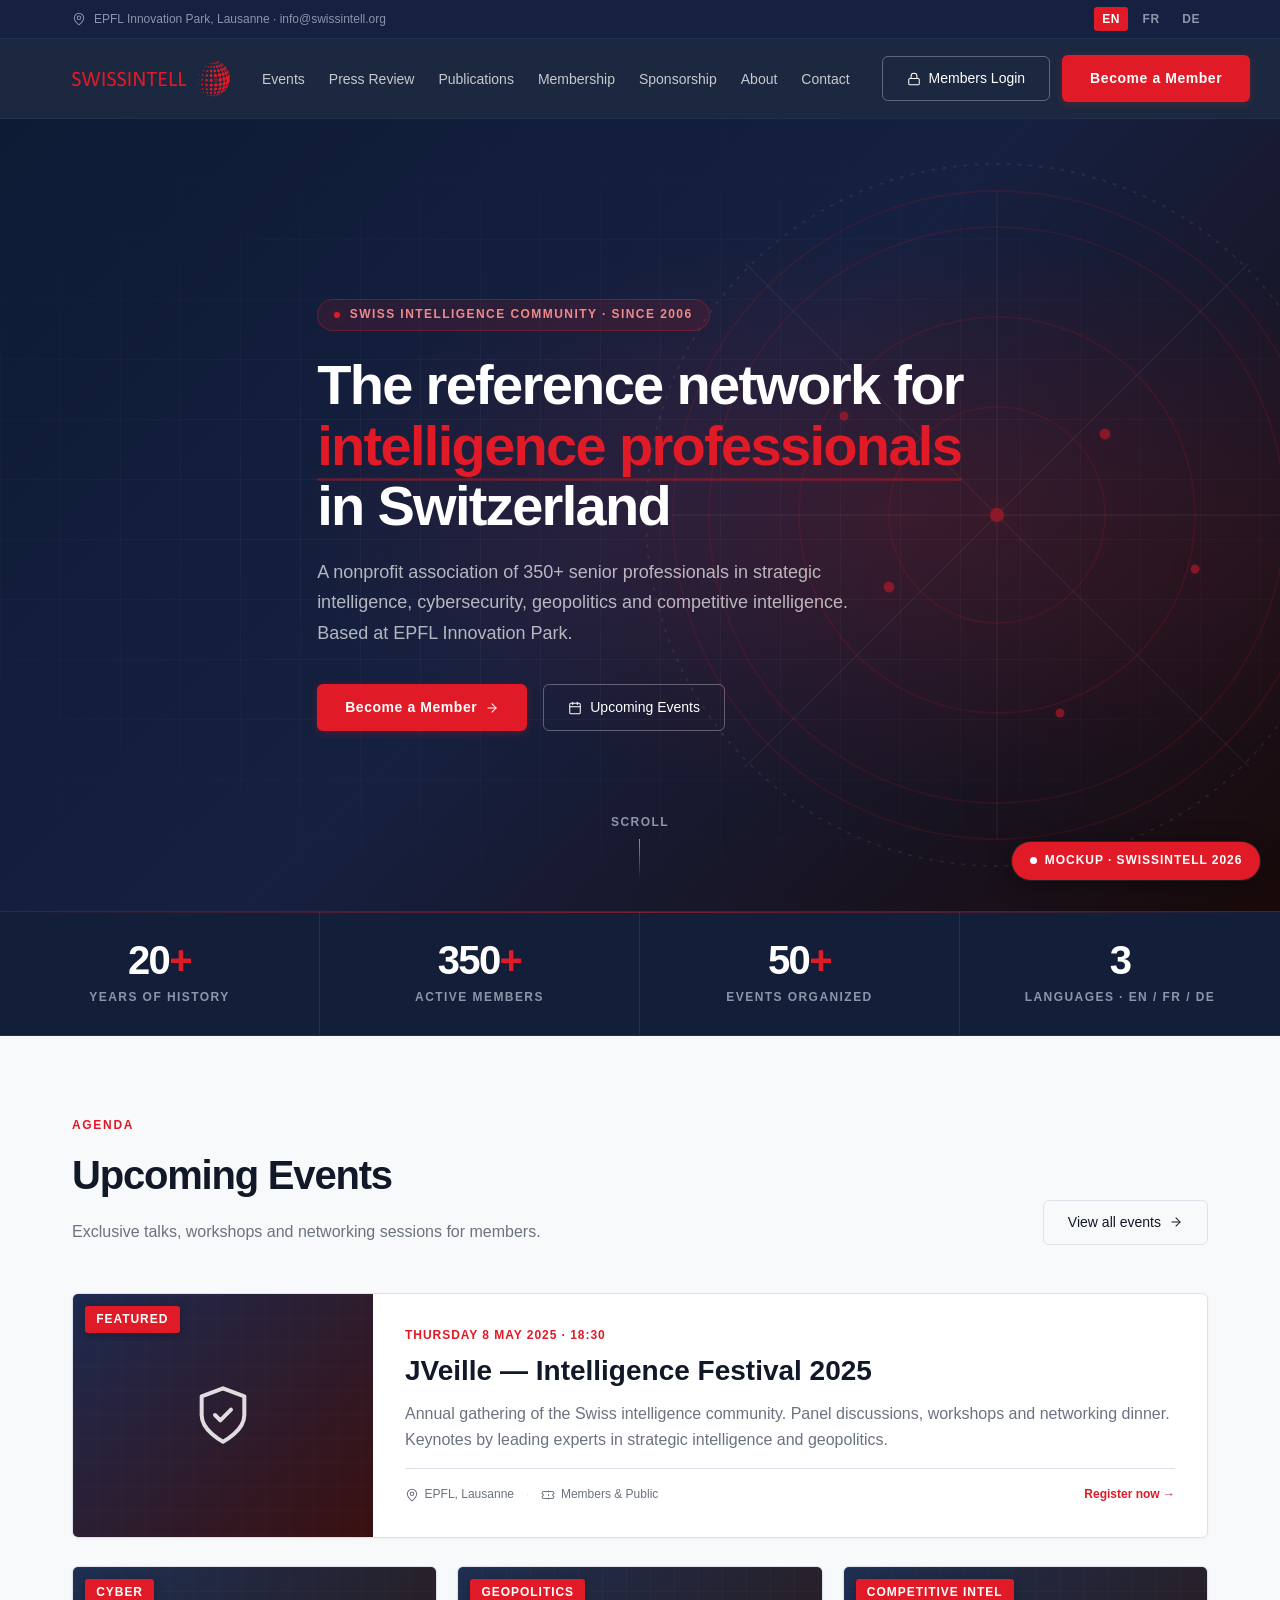
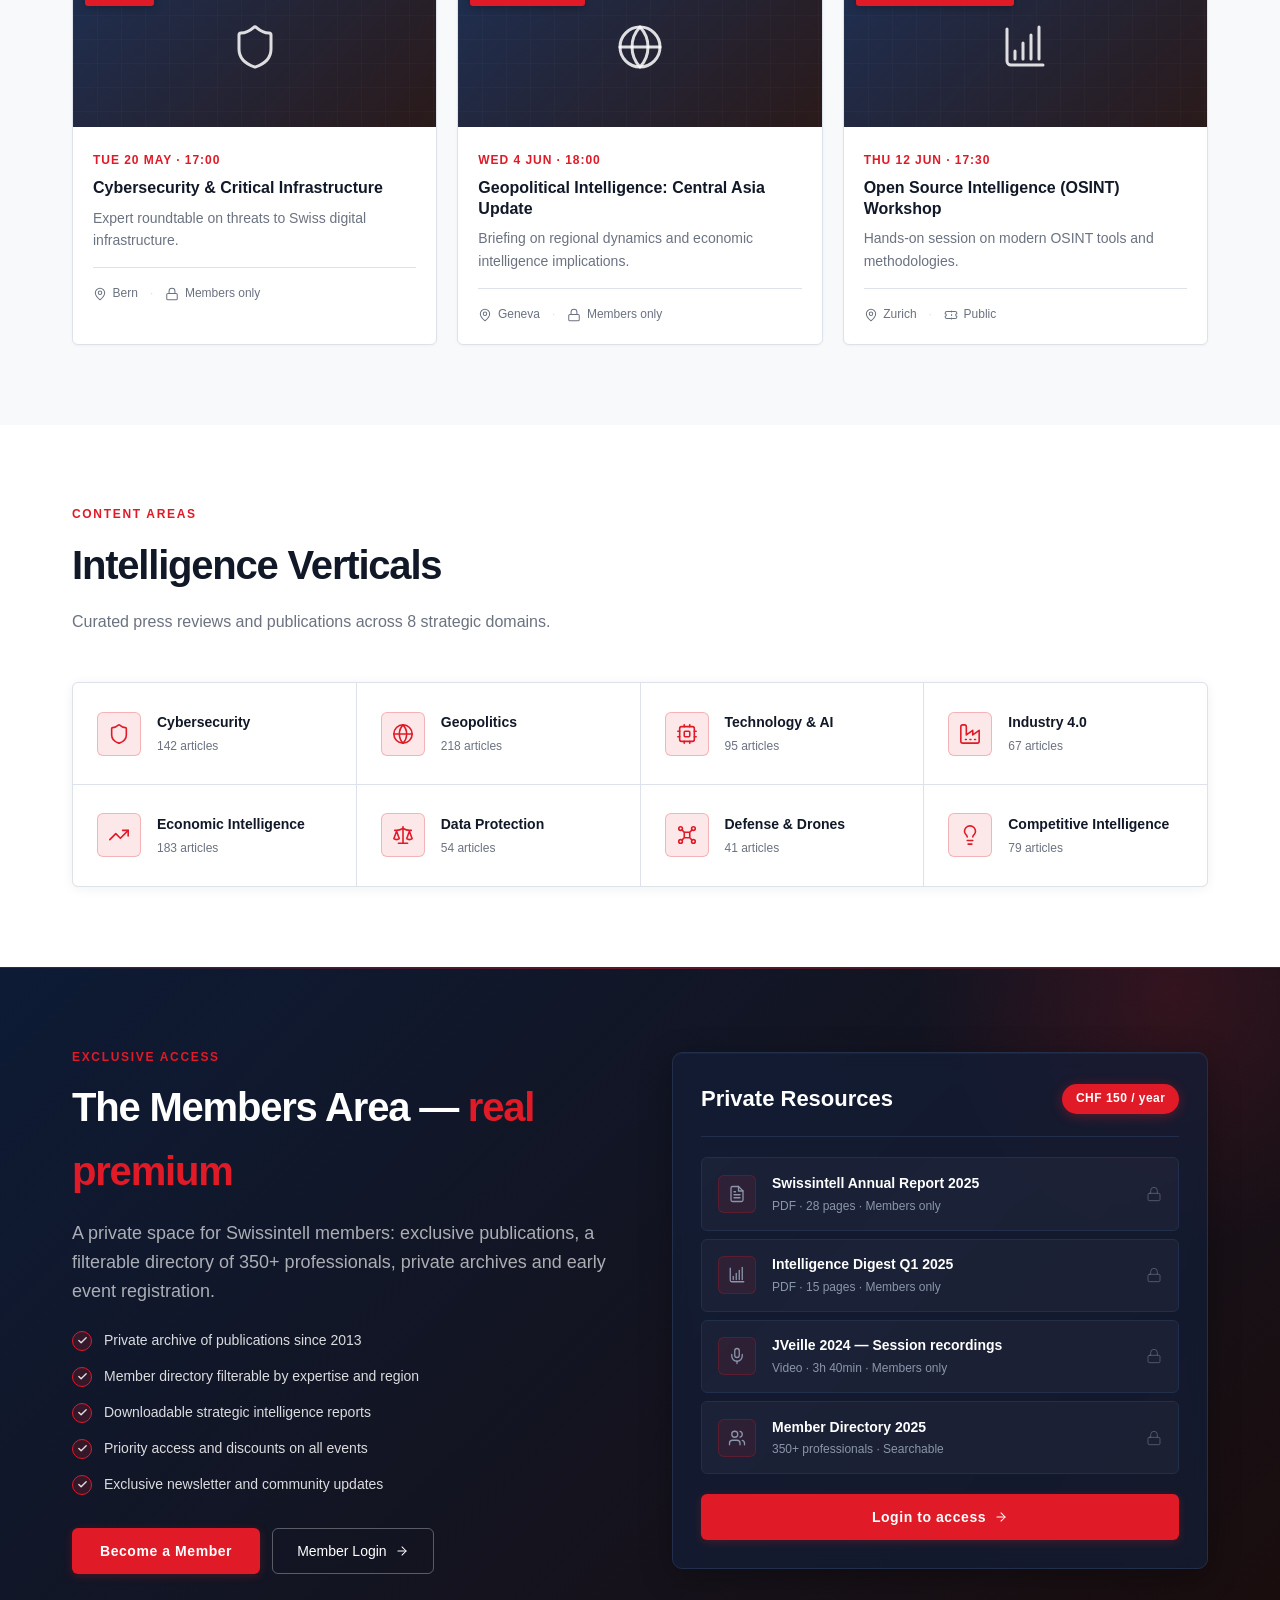
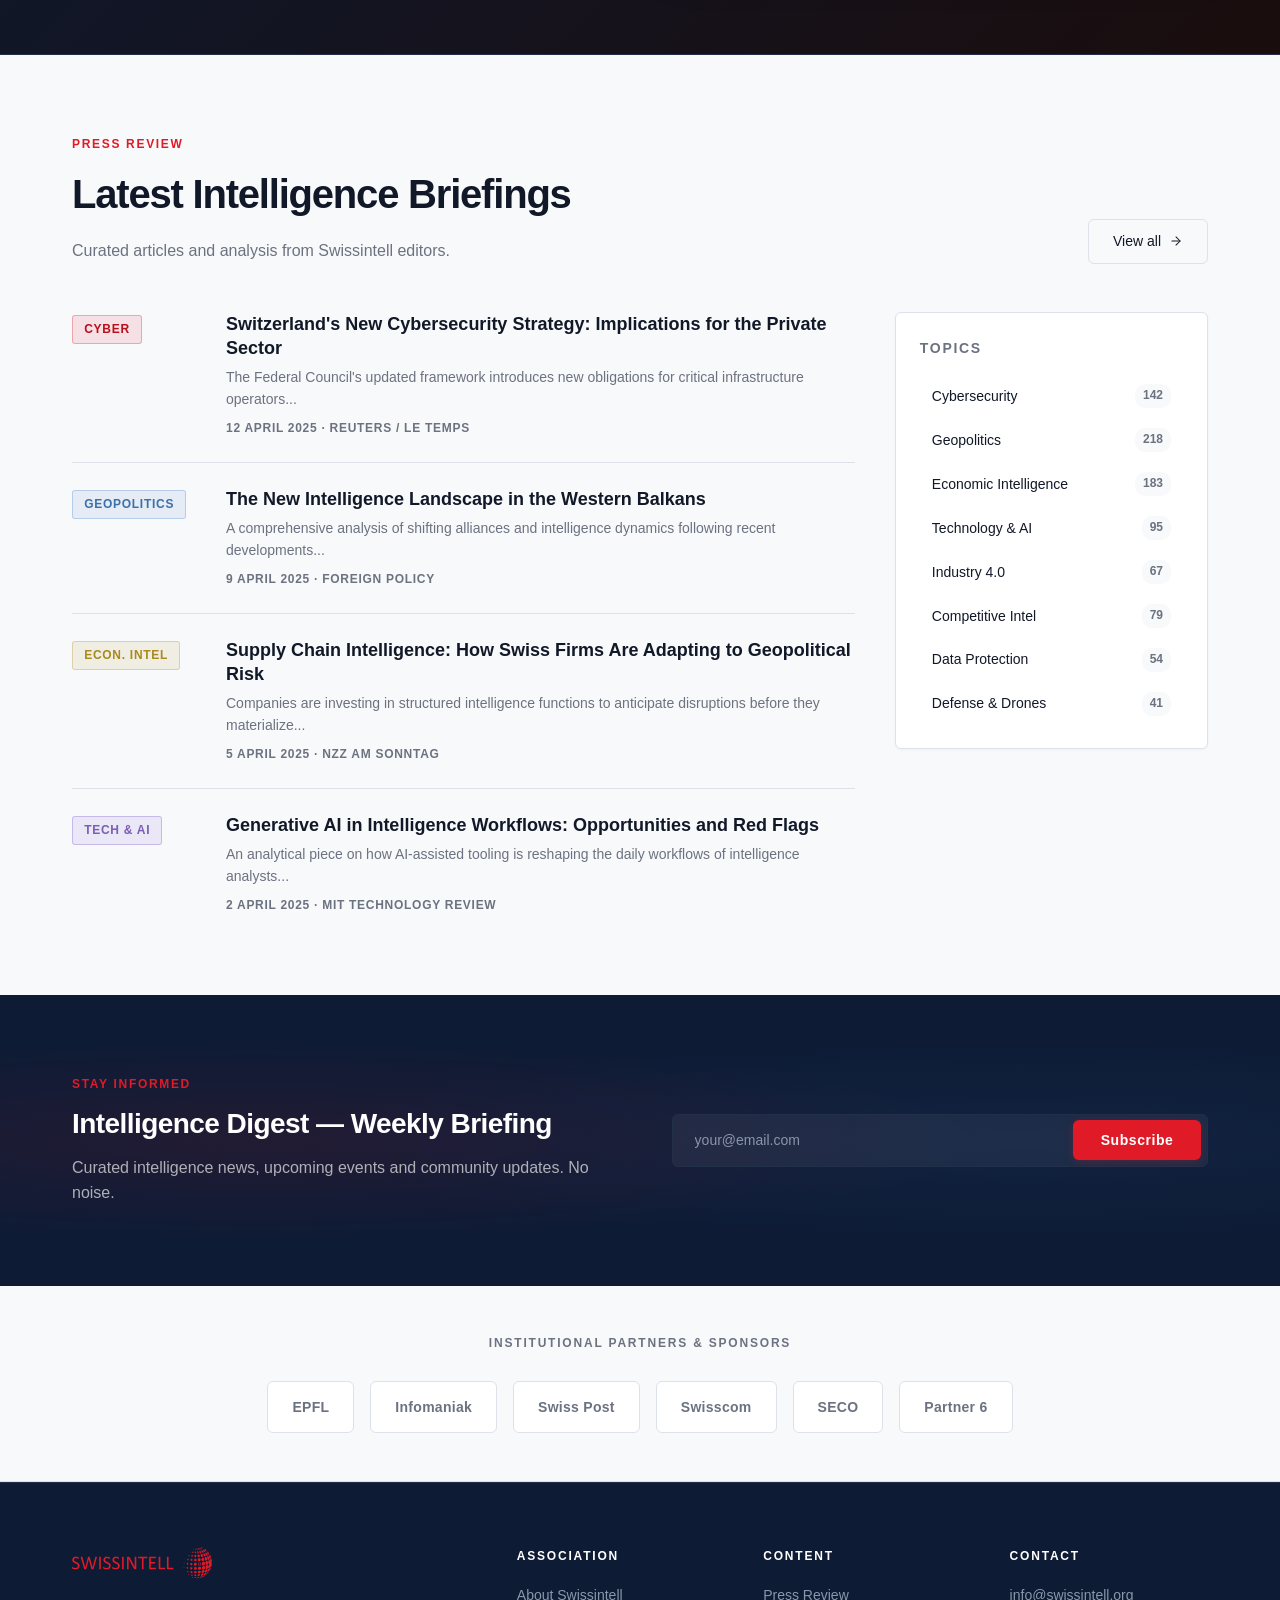
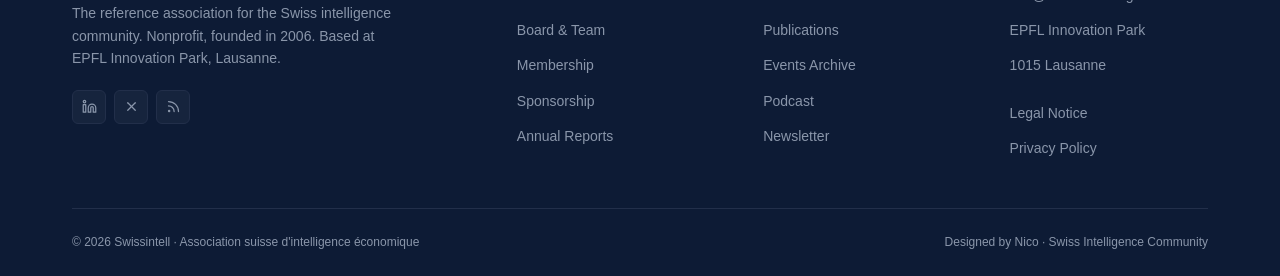
==== commit 0c2321e8: "Update index.html" ====
--- a/mockup/index.html
+++ b/mockup/index.html
@@ -196,10 +196,13 @@
     .logo:hover { opacity: .85; }
     .logo-svg {
       height: 36px;
-      width: auto;
+      width: 158px;           /* explicit width — viewBox ratio 632:144 ≈ 4.39 → 36 × 4.39 */
       display: block;
     }
-    .logo-footer .logo-svg { height: 32px; }
+    .logo-footer .logo-svg {
+      height: 32px;
+      width: 140px;           /* 32 × 4.39 */
+    }
     .nav-links {
       display: flex;
       gap: 1.5rem;
